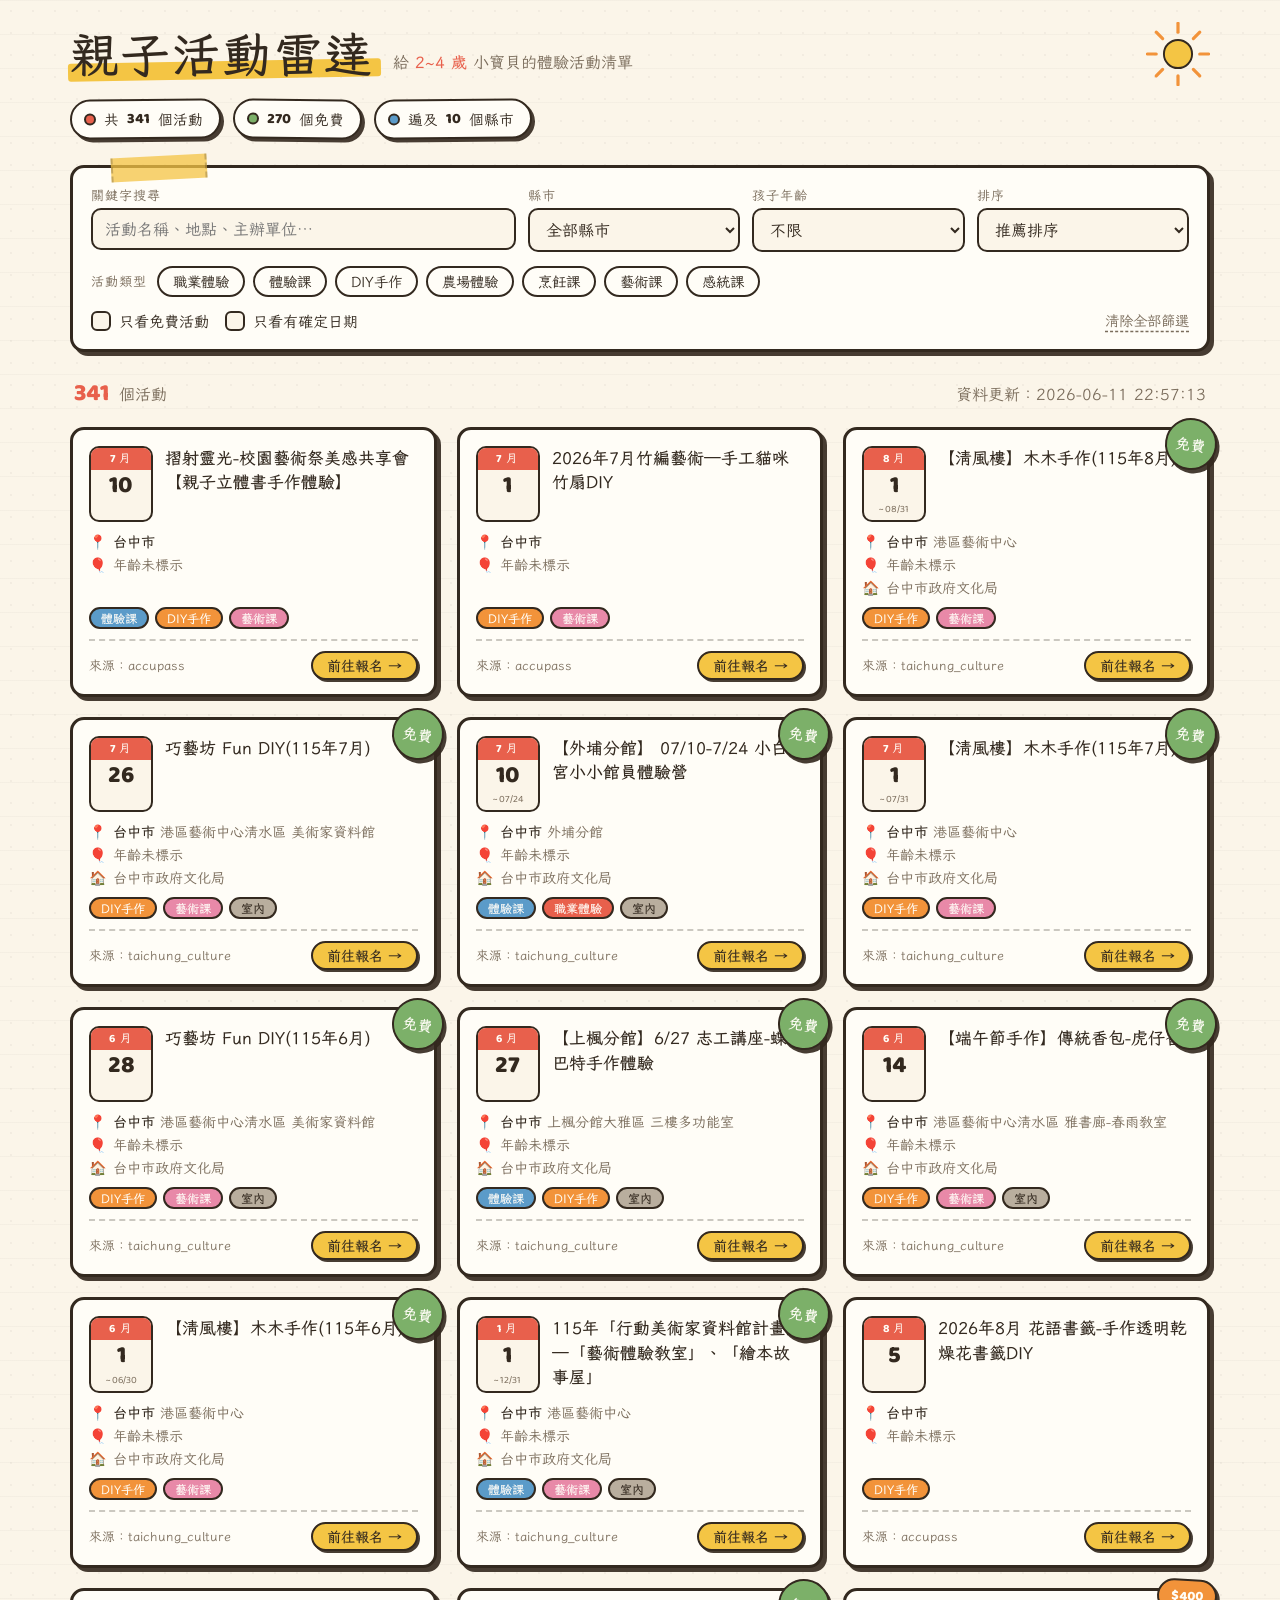
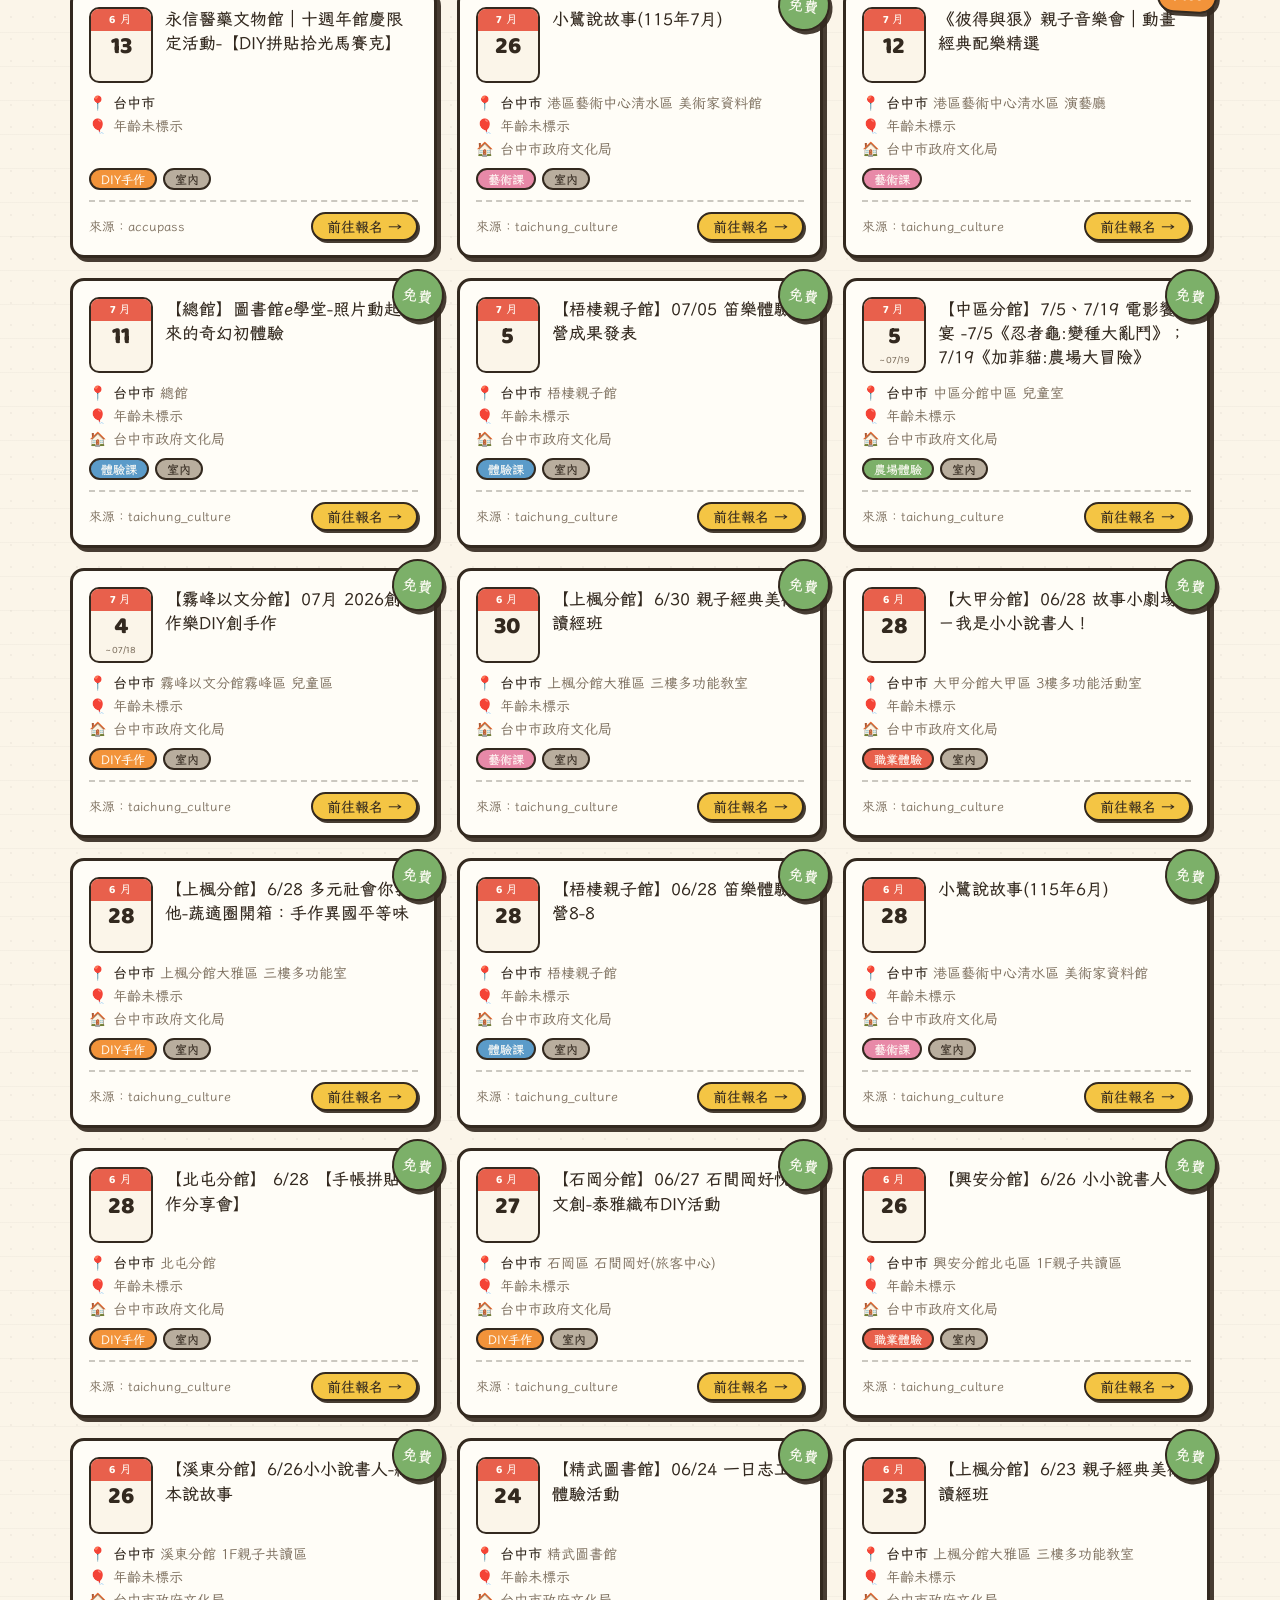
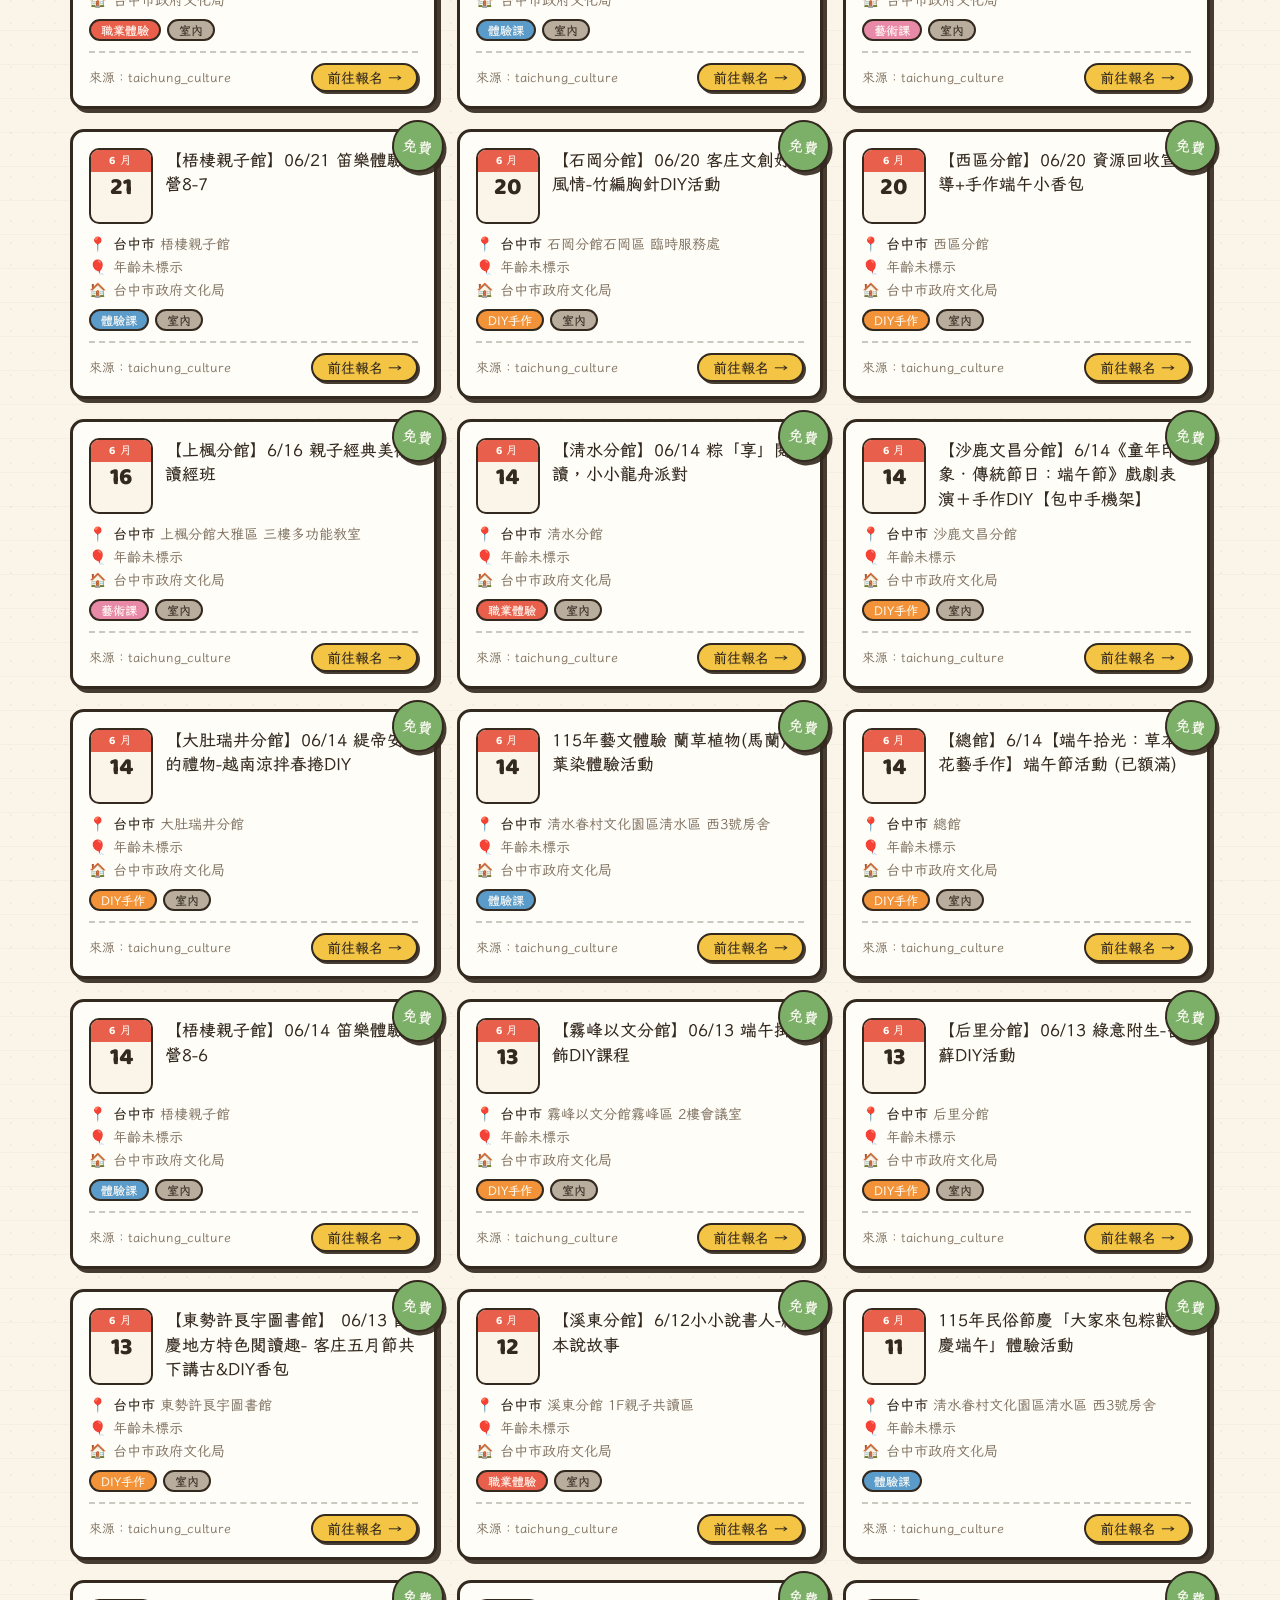
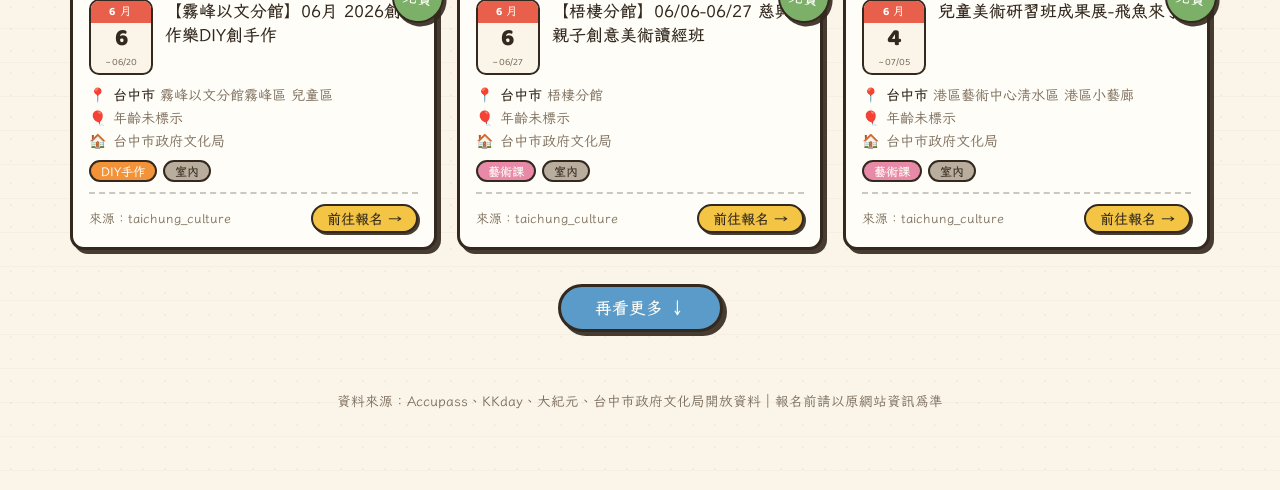
==== index.html @ b13f5640 "feat: 親子活動爬蟲 + 瀏覽 UI + 每日自動更新 Co-Authored-By: Claude Fable 5 <noreply@anthropic.com>" ====
<!DOCTYPE html>
<html lang="zh-Hant">
<head>
<meta charset="UTF-8">
<meta name="viewport" content="width=device-width, initial-scale=1.0">
<title>親子活動雷達｜2~4 歲體驗活動瀏覽器</title>
<link rel="preconnect" href="https://fonts.googleapis.com">
<link rel="preconnect" href="https://fonts.gstatic.com" crossorigin>
<link href="https://fonts.googleapis.com/css2?family=LXGW+WenKai+TC&family=Baloo+2:wght@500;700;800&display=swap" rel="stylesheet">
<style>
:root {
  --paper: #FBF5E9;
  --paper-deep: #F3EAD7;
  --ink: #33291F;
  --ink-soft: #7A6C5B;
  --card: #FFFDF7;
  --red: #E8604C;
  --orange: #F2933A;
  --yellow: #F4C544;
  --green: #7CB069;
  --blue: #5B9BC9;
  --pink: #E889A8;
  --purple: #9D7FBE;
  --gray: #B9AE9E;
  --shadow: 4px 4px 0 rgba(51, 41, 31, .9);
  --shadow-sm: 3px 3px 0 rgba(51, 41, 31, .9);
  --radius: 14px;
  --font-hand: "LXGW WenKai TC", "Kaiti TC", serif;
  --font-round: "Baloo 2", "LXGW WenKai TC", sans-serif;
}
* { margin: 0; padding: 0; box-sizing: border-box; }

body {
  font-family: var(--font-hand);
  background-color: var(--paper);
  /* 紙張紋理：細點 + 淡格線 */
  background-image:
    radial-gradient(rgba(51,41,31,.045) 1px, transparent 1px),
    linear-gradient(rgba(51,41,31,.03) 1px, transparent 1px);
  background-size: 22px 22px, 100% 34px;
  color: var(--ink);
  min-height: 100vh;
}

.wrap { max-width: 1180px; margin: 0 auto; padding: 28px 20px 80px; }

/* ============ Header ============ */
header { position: relative; margin-bottom: 26px; }
.title-row { display: flex; align-items: flex-end; gap: 18px; flex-wrap: wrap; }
h1 {
  font-family: var(--font-hand);
  font-size: clamp(2rem, 5vw, 3rem);
  font-weight: 700;
  letter-spacing: .06em;
  line-height: 1.1;
  position: relative;
  display: inline-block;
}
/* 蠟筆底線 */
h1::after {
  content: "";
  position: absolute; left: -2px; right: -6px; bottom: 2px;
  height: .38em;
  background: var(--yellow);
  z-index: -1;
  transform: rotate(-1deg);
  border-radius: 3px;
}
.subtitle { font-size: 1rem; color: var(--ink-soft); padding-bottom: .5em; }
.subtitle b { color: var(--red); font-weight: 700; }

.sun {
  position: absolute; top: -6px; right: 0;
  width: 64px; height: 64px;
  animation: spin 40s linear infinite;
}
@keyframes spin { to { transform: rotate(360deg); } }
@media (max-width: 640px) { .sun { display: none; } }

/* ============ 統計貼紙 ============ */
.stats { display: flex; gap: 12px; margin-top: 18px; flex-wrap: wrap; }
.stat {
  background: var(--card);
  border: 2.5px solid var(--ink);
  border-radius: 999px;
  padding: 6px 16px 6px 12px;
  font-size: .92rem;
  box-shadow: var(--shadow-sm);
  display: flex; align-items: center; gap: 8px;
  transform: rotate(-.5deg);
}
.stat:nth-child(2) { transform: rotate(.7deg); }
.stat:nth-child(3) { transform: rotate(-.4deg); }
.stat .dot { width: 12px; height: 12px; border-radius: 50%; border: 2px solid var(--ink); }
.stat strong { font-family: var(--font-round); font-weight: 800; }

/* ============ 篩選區 ============ */
.filters {
  background: var(--card);
  border: 3px solid var(--ink);
  border-radius: var(--radius);
  box-shadow: var(--shadow);
  padding: 18px;
  margin: 26px 0 10px;
  position: relative;
}
/* 紙膠帶 */
.filters::before {
  content: "";
  position: absolute; top: -12px; left: 38px;
  width: 92px; height: 24px;
  background: rgba(244, 197, 68, .75);
  transform: rotate(-3deg);
  border-left: 2px dashed rgba(51,41,31,.25);
  border-right: 2px dashed rgba(51,41,31,.25);
}
.filter-grid {
  display: grid;
  grid-template-columns: 2fr 1fr 1fr 1fr;
  gap: 12px;
  margin-bottom: 14px;
}
@media (max-width: 820px) { .filter-grid { grid-template-columns: 1fr 1fr; } }
@media (max-width: 480px) { .filter-grid { grid-template-columns: 1fr; } }

.field label {
  display: block;
  font-size: .82rem;
  color: var(--ink-soft);
  margin-bottom: 4px;
  letter-spacing: .08em;
}
.field input, .field select {
  width: 100%;
  font-family: var(--font-hand);
  font-size: 1rem;
  color: var(--ink);
  background: var(--paper);
  border: 2.5px solid var(--ink);
  border-radius: 10px;
  padding: 8px 12px;
  outline: none;
  transition: box-shadow .15s, transform .15s;
}
.field input:focus, .field select:focus {
  box-shadow: 3px 3px 0 var(--blue);
  transform: translate(-1px, -1px);
}

.chip-row { display: flex; flex-wrap: wrap; gap: 8px; align-items: center; }
.chip-row .row-label { font-size: .82rem; color: var(--ink-soft); letter-spacing: .08em; margin-right: 2px; }
.chip {
  font-family: var(--font-hand);
  font-size: .9rem;
  border: 2.5px solid var(--ink);
  border-radius: 999px;
  background: var(--card);
  color: var(--ink);
  padding: 4px 14px;
  cursor: pointer;
  transition: transform .12s, box-shadow .12s;
  position: relative;
}
.chip:hover { transform: translate(-1px, -1px); box-shadow: var(--shadow-sm); }
.chip.on { box-shadow: var(--shadow-sm); transform: translate(-1px,-1px); font-weight: 700; }
.chip.on::after { content: " ✓"; }

.toggle-row { display: flex; gap: 16px; align-items: center; margin-top: 14px; flex-wrap: wrap; }
.toggle {
  display: inline-flex; align-items: center; gap: 8px;
  font-size: .95rem; cursor: pointer; user-select: none;
}
.toggle input { display: none; }
.toggle .box {
  width: 20px; height: 20px;
  border: 2.5px solid var(--ink); border-radius: 6px;
  background: var(--paper);
  display: grid; place-items: center;
  font-size: .8rem; font-weight: 800;
  color: transparent;
  transition: background .12s;
}
.toggle input:checked + .box { background: var(--green); color: var(--card); }
.reset-btn {
  margin-left: auto;
  font-family: var(--font-hand);
  font-size: .9rem;
  background: none; border: none;
  color: var(--ink-soft);
  cursor: pointer;
  text-decoration: underline dashed;
  text-underline-offset: 4px;
}
.reset-btn:hover { color: var(--red); }

/* ============ 結果列 ============ */
.result-bar {
  display: flex; align-items: baseline; gap: 10px;
  margin: 22px 4px 14px;
  flex-wrap: wrap;
}
.result-bar .count { font-family: var(--font-round); font-size: 1.5rem; font-weight: 800; color: var(--red); }
.result-bar .label { color: var(--ink-soft); }

/* ============ 卡片 ============ */
.grid {
  display: grid;
  grid-template-columns: repeat(auto-fill, minmax(300px, 1fr));
  gap: 20px;
}
.card {
  background: var(--card);
  border: 3px solid var(--ink);
  border-radius: var(--radius);
  box-shadow: var(--shadow);
  padding: 16px 16px 14px;
  display: flex; flex-direction: column; gap: 10px;
  position: relative;
  transition: transform .15s ease, box-shadow .15s ease;
  animation: pop .35s ease backwards;
}
.card:hover { transform: translate(-2px, -3px) rotate(-.3deg); box-shadow: 6px 7px 0 rgba(51,41,31,.9); }
@keyframes pop {
  from { opacity: 0; transform: translateY(14px) scale(.97); }
  to   { opacity: 1; transform: none; }
}

.card-top { display: flex; gap: 12px; align-items: flex-start; }
.date-block {
  flex-shrink: 0;
  width: 64px;
  border: 2.5px solid var(--ink);
  border-radius: 10px;
  overflow: hidden;
  text-align: center;
  font-family: var(--font-round);
  background: var(--paper);
}
.date-block .m { background: var(--red); color: var(--card); font-size: .72rem; font-weight: 700; padding: 2px 0; letter-spacing: .1em; }
.date-block .d { font-size: 1.5rem; font-weight: 800; line-height: 1.3; }
.date-block .range { font-size: .62rem; color: var(--ink-soft); padding-bottom: 3px; }
.date-block.unknown .d { font-size: .95rem; padding: 8px 0; color: var(--ink-soft); }

.card h3 { font-size: 1.05rem; font-weight: 700; line-height: 1.45; flex: 1; }
.card h3 a { color: inherit; text-decoration: none; }
.card h3 a:hover { text-decoration: underline wavy var(--blue); text-underline-offset: 4px; }

.meta { display: flex; flex-direction: column; gap: 4px; font-size: .88rem; color: var(--ink-soft); }
.meta .line { display: flex; gap: 6px; align-items: baseline; }
.meta .ico { flex-shrink: 0; }
.meta .city-tag { color: var(--ink); font-weight: 700; }

.tag-list { display: flex; flex-wrap: wrap; gap: 6px; margin-top: auto; }
.tag {
  font-size: .76rem;
  border: 2px solid var(--ink);
  border-radius: 999px;
  padding: 1px 10px;
  font-weight: 700;
  color: var(--ink);
}

.card-foot {
  display: flex; align-items: center; justify-content: space-between;
  border-top: 2px dashed rgba(51,41,31,.25);
  padding-top: 10px;
  font-size: .8rem; color: var(--ink-soft);
}
.go-link {
  font-family: var(--font-hand);
  font-size: .88rem; font-weight: 700;
  color: var(--ink);
  background: var(--yellow);
  border: 2.5px solid var(--ink);
  border-radius: 999px;
  padding: 3px 14px;
  text-decoration: none;
  box-shadow: 2px 2px 0 rgba(51,41,31,.9);
  transition: transform .12s, box-shadow .12s;
}
.go-link:hover { transform: translate(-1px,-1px); box-shadow: 3px 4px 0 rgba(51,41,31,.9); }

/* 免費貼紙 */
.free-sticker {
  position: absolute; top: -12px; right: -10px;
  width: 52px; height: 52px;
  background: var(--green);
  border: 2.5px solid var(--ink);
  border-radius: 50%;
  display: grid; place-items: center;
  color: var(--card);
  font-weight: 700; font-size: .92rem;
  transform: rotate(8deg);
  box-shadow: var(--shadow-sm);
}
.price-sticker {
  position: absolute; top: -12px; right: -10px;
  background: var(--orange);
  border: 2.5px solid var(--ink);
  border-radius: 999px;
  padding: 4px 12px;
  color: var(--card);
  font-family: var(--font-round);
  font-weight: 800; font-size: .85rem;
  transform: rotate(3deg);
  box-shadow: var(--shadow-sm);
}

/* ============ 載入更多 / 空狀態 ============ */
.more-row { text-align: center; margin-top: 34px; }
.more-btn {
  font-family: var(--font-hand);
  font-size: 1.05rem; font-weight: 700;
  background: var(--blue); color: var(--card);
  border: 3px solid var(--ink);
  border-radius: 999px;
  padding: 10px 34px;
  cursor: pointer;
  box-shadow: var(--shadow);
  transition: transform .12s, box-shadow .12s;
}
.more-btn:hover { transform: translate(-2px,-2px); box-shadow: 6px 6px 0 rgba(51,41,31,.9); }

.empty {
  text-align: center;
  padding: 70px 20px;
  color: var(--ink-soft);
  font-size: 1.1rem;
}
.empty .face { font-size: 3rem; display: block; margin-bottom: 12px; }

.error-box {
  background: var(--card);
  border: 3px solid var(--red);
  border-radius: var(--radius);
  box-shadow: 4px 4px 0 var(--red);
  padding: 26px;
  margin-top: 30px;
  line-height: 1.9;
}
.error-box code {
  background: var(--paper-deep);
  border: 1.5px solid rgba(51,41,31,.3);
  border-radius: 6px;
  padding: 2px 8px;
  font-size: .9em;
}

footer {
  margin-top: 60px;
  text-align: center;
  color: var(--ink-soft);
  font-size: .85rem;
}
</style>
</head>
<body>
<div class="wrap">
  <header>
    <svg class="sun" viewBox="0 0 100 100" aria-hidden="true">
      <g stroke="#F2933A" stroke-width="5" stroke-linecap="round">
        <line x1="50" y1="2"  x2="50" y2="16"/><line x1="50" y1="84" x2="50" y2="98"/>
        <line x1="2"  y1="50" x2="16" y2="50"/><line x1="84" y1="50" x2="98" y2="50"/>
        <line x1="16" y1="16" x2="26" y2="26"/><line x1="74" y1="74" x2="84" y2="84"/>
        <line x1="16" y1="84" x2="26" y2="74"/><line x1="74" y1="26" x2="84" y2="16"/>
      </g>
      <circle cx="50" cy="50" r="22" fill="#F4C544" stroke="#33291F" stroke-width="3"/>
    </svg>
    <div class="title-row">
      <h1>親子活動雷達</h1>
      <div class="subtitle">給 <b>2~4 歲</b> 小寶貝的體驗活動清單</div>
    </div>
    <div class="stats" id="stats"></div>
  </header>

  <section class="filters" id="filters" hidden>
    <div class="filter-grid">
      <div class="field">
        <label for="q">關鍵字搜尋</label>
        <input type="search" id="q" placeholder="活動名稱、地點、主辦單位…">
      </div>
      <div class="field">
        <label for="city">縣市</label>
        <select id="city"><option value="">全部縣市</option></select>
      </div>
      <div class="field">
        <label for="age">孩子年齡</label>
        <select id="age">
          <option value="">不限</option>
          <option value="2">2 歲</option>
          <option value="3">3 歲</option>
          <option value="4">4 歲</option>
          <option value="5">5 歲</option>
          <option value="6">6 歲</option>
        </select>
      </div>
      <div class="field">
        <label for="sort">排序</label>
        <select id="sort">
          <option value="rank">推薦排序</option>
          <option value="date">日期最近</option>
          <option value="price">價格低到高</option>
        </select>
      </div>
    </div>
    <div class="chip-row" id="tagChips"><span class="row-label">活動類型</span></div>
    <div class="toggle-row">
      <label class="toggle"><input type="checkbox" id="freeOnly"><span class="box">✓</span>只看免費活動</label>
      <label class="toggle"><input type="checkbox" id="datedOnly"><span class="box">✓</span>只看有確定日期</label>
      <button class="reset-btn" id="reset">清除全部篩選</button>
    </div>
  </section>

  <div class="result-bar" id="resultBar" hidden>
    <span class="count" id="count">0</span><span class="label">個活動</span>
    <span class="label" id="scrapedAt" style="margin-left:auto"></span>
  </div>

  <main class="grid" id="grid"></main>
  <div class="more-row" id="moreRow" hidden>
    <button class="more-btn" id="moreBtn">再看更多 ↓</button>
  </div>
  <div id="message"></div>

  <footer>資料來源：Accupass、KKday、大紀元、台中市政府文化局開放資料｜報名前請以原網站資訊為準</footer>
</div>

<script>
"use strict";

const TAG_COLORS = {
  "職業體驗": "var(--red)",
  "體驗課":   "var(--blue)",
  "DIY手作":  "var(--orange)",
  "農場體驗": "var(--green)",
  "烹飪課":   "var(--yellow)",
  "藝術課":   "var(--pink)",
  "感統課":   "var(--purple)",
  "室內":     "var(--gray)",
};
const PAGE_SIZE = 48;

let all = [];        // 原始活動（保留推薦排序）
let view = [];       // 篩選後
let shown = 0;       // 已渲染數量

const $ = id => document.getElementById(id);

async function load() {
  let data;
  try {
    const resp = await fetch("activities.json", { cache: "no-store" });
    if (!resp.ok) throw new Error("HTTP " + resp.status);
    data = await resp.json();
  } catch (e) {
    $("message").innerHTML = `
      <div class="error-box">
        <strong>讀不到 activities.json 😢</strong><br>
        ${location.protocol === "file:"
          ? "瀏覽器不允許直接從檔案讀取資料，請在專案資料夾啟動一個小伺服器："
          : "請先執行爬蟲產生資料："}<br>
        <code>python scraper.py</code>　然後　<code>python -m http.server 8000</code><br>
        再開啟 <code>http://localhost:8000</code>
      </div>`;
    return;
  }

  all = (data.activities || []).map((a, i) => ({ ...a, _rank: i }));
  $("scrapedAt").textContent = "資料更新：" + (data.scraped_at || "").replace("T", " ");

  buildStats();
  buildCityOptions();
  buildTagChips();
  bindEvents();
  $("filters").hidden = false;
  $("resultBar").hidden = false;
  applyFilters();
}

function buildStats() {
  const freeCount = all.filter(a => a.is_free).length;
  const cityCount = new Set(all.map(a => a.location_city).filter(Boolean)).size;
  $("stats").innerHTML = `
    <span class="stat"><span class="dot" style="background:var(--red)"></span>共 <strong>${all.length}</strong> 個活動</span>
    <span class="stat"><span class="dot" style="background:var(--green)"></span><strong>${freeCount}</strong> 個免費</span>
    <span class="stat"><span class="dot" style="background:var(--blue)"></span>遍及 <strong>${cityCount}</strong> 個縣市</span>`;
}

function buildCityOptions() {
  const counts = {};
  for (const a of all) if (a.location_city) counts[a.location_city] = (counts[a.location_city] || 0) + 1;
  const cities = Object.entries(counts).sort((x, y) => y[1] - x[1]);
  for (const [city, n] of cities) {
    const opt = document.createElement("option");
    opt.value = city;
    opt.textContent = `${city}（${n}）`;
    $("city").appendChild(opt);
  }
}

function buildTagChips() {
  const row = $("tagChips");
  for (const tag of Object.keys(TAG_COLORS)) {
    if (tag === "室內") continue;
    const btn = document.createElement("button");
    btn.className = "chip";
    btn.textContent = tag;
    btn.dataset.tag = tag;
    btn.style.setProperty("--chip-c", TAG_COLORS[tag]);
    btn.addEventListener("click", () => {
      btn.classList.toggle("on");
      btn.style.background = btn.classList.contains("on") ? TAG_COLORS[tag] : "";
      btn.style.color = btn.classList.contains("on") ? "var(--card)" : "";
      applyFilters();
    });
    row.appendChild(btn);
  }
}

function bindEvents() {
  for (const id of ["q", "city", "age", "sort", "freeOnly", "datedOnly"])
    $(id).addEventListener("input", applyFilters);
  $("reset").addEventListener("click", () => {
    $("q").value = ""; $("city").value = ""; $("age").value = ""; $("sort").value = "rank";
    $("freeOnly").checked = false; $("datedOnly").checked = false;
    document.querySelectorAll(".chip.on").forEach(c => {
      c.classList.remove("on"); c.style.background = ""; c.style.color = "";
    });
    applyFilters();
  });
  $("moreBtn").addEventListener("click", () => render(false));
}

function applyFilters() {
  const q = $("q").value.trim().toLowerCase();
  const city = $("city").value;
  const age = $("age").value ? parseInt($("age").value, 10) : null;
  const freeOnly = $("freeOnly").checked;
  const datedOnly = $("datedOnly").checked;
  const tags = [...document.querySelectorAll(".chip.on")].map(c => c.dataset.tag);

  view = all.filter(a => {
    if (q) {
      const hay = [a.title, a.summary, a.location_address, a.organizer, ...(a.tags || [])]
        .filter(Boolean).join(" ").toLowerCase();
      if (!hay.includes(q)) return false;
    }
    if (city && a.location_city !== city) return false;
    if (freeOnly && !a.is_free) return false;
    if (datedOnly && !a.date_start) return false;
    if (age !== null) {
      if (a.age_min != null && a.age_min > age) return false;
      if (a.age_max != null && a.age_max < age) return false;
    }
    if (tags.length && !tags.some(t => (a.tags || []).includes(t))) return false;
    return true;
  });

  const sort = $("sort").value;
  if (sort === "date") {
    view.sort((x, y) => (x.date_start || "9999") < (y.date_start || "9999") ? -1 : 1);
  } else if (sort === "price") {
    view.sort((x, y) => (x.price ?? 1e9) - (y.price ?? 1e9));
  } else {
    view.sort((x, y) => x._rank - y._rank);
  }

  $("count").textContent = view.length;
  render(true);
}

function render(reset) {
  const grid = $("grid");
  if (reset) { grid.innerHTML = ""; shown = 0; }
  const slice = view.slice(shown, shown + PAGE_SIZE);
  slice.forEach((a, i) => grid.appendChild(card(a, i)));
  shown += slice.length;
  $("moreRow").hidden = shown >= view.length;
  $("message").innerHTML = view.length ? "" :
    `<div class="empty"><span class="face">🧸</span>沒有符合條件的活動，放寬一點試試？</div>`;
}

const esc = s => String(s ?? "").replace(/[&<>"]/g,
  c => ({ "&": "&amp;", "<": "&lt;", ">": "&gt;", '"': "&quot;" }[c]));

function card(a, i) {
  const el = document.createElement("article");
  el.className = "card";
  el.style.animationDelay = (Math.min(i, 12) * 35) + "ms";

  // 日期方塊
  let dateHtml;
  if (a.date_start) {
    const [, m, d] = a.date_start.split("-");
    const range = a.date_end && a.date_end !== a.date_start
      ? `~ ${a.date_end.slice(5).replace("-", "/")}` : "&nbsp;";
    dateHtml = `<div class="date-block"><div class="m">${+m} 月</div><div class="d">${+d}</div><div class="range">${range}</div></div>`;
  } else {
    dateHtml = `<div class="date-block unknown"><div class="m">日期</div><div class="d">常駐<br>體驗</div></div>`;
  }

  // 價格貼紙
  const sticker = a.is_free
    ? `<div class="free-sticker">免費</div>`
    : (a.price != null ? `<div class="price-sticker">$${a.price}</div>` : "");

  // 年齡
  const ageText = a.age_min != null
    ? `${a.age_min}${a.age_max != null ? "~" + a.age_max : "+"} 歲`
    : "年齡未標示";

  const tagHtml = (a.tags || []).map(t =>
    `<span class="tag" style="background:${TAG_COLORS[t] || "var(--paper-deep)"};color:${t in TAG_COLORS && t !== "室內" ? "var(--card)" : "var(--ink)"}">${esc(t)}</span>`
  ).join("");

  const place = [a.location_city, a.location_address].filter(Boolean);
  const placeHtml = place.length
    ? `<span class="city-tag">${esc(place[0])}</span>${place[1] && place[1] !== place[0] ? " " + esc(place[1].slice(0, 30)) : ""}`
    : "地點請見活動頁";

  el.innerHTML = `
    ${sticker}
    <div class="card-top">
      ${dateHtml}
      <h3><a href="${esc(a.url)}" target="_blank" rel="noopener">${esc(a.title)}</a></h3>
    </div>
    <div class="meta">
      <div class="line"><span class="ico">📍</span><span>${placeHtml}</span></div>
      <div class="line"><span class="ico">🎈</span><span>${ageText}</span></div>
      ${a.organizer ? `<div class="line"><span class="ico">🏠</span><span>${esc(a.organizer)}</span></div>` : ""}
    </div>
    <div class="tag-list">${tagHtml}</div>
    <div class="card-foot">
      <span>來源：${esc(a.source)}</span>
      <a class="go-link" href="${esc(a.url)}" target="_blank" rel="noopener">前往報名 →</a>
    </div>`;
  return el;
}

load();
</script>
</body>
</html>
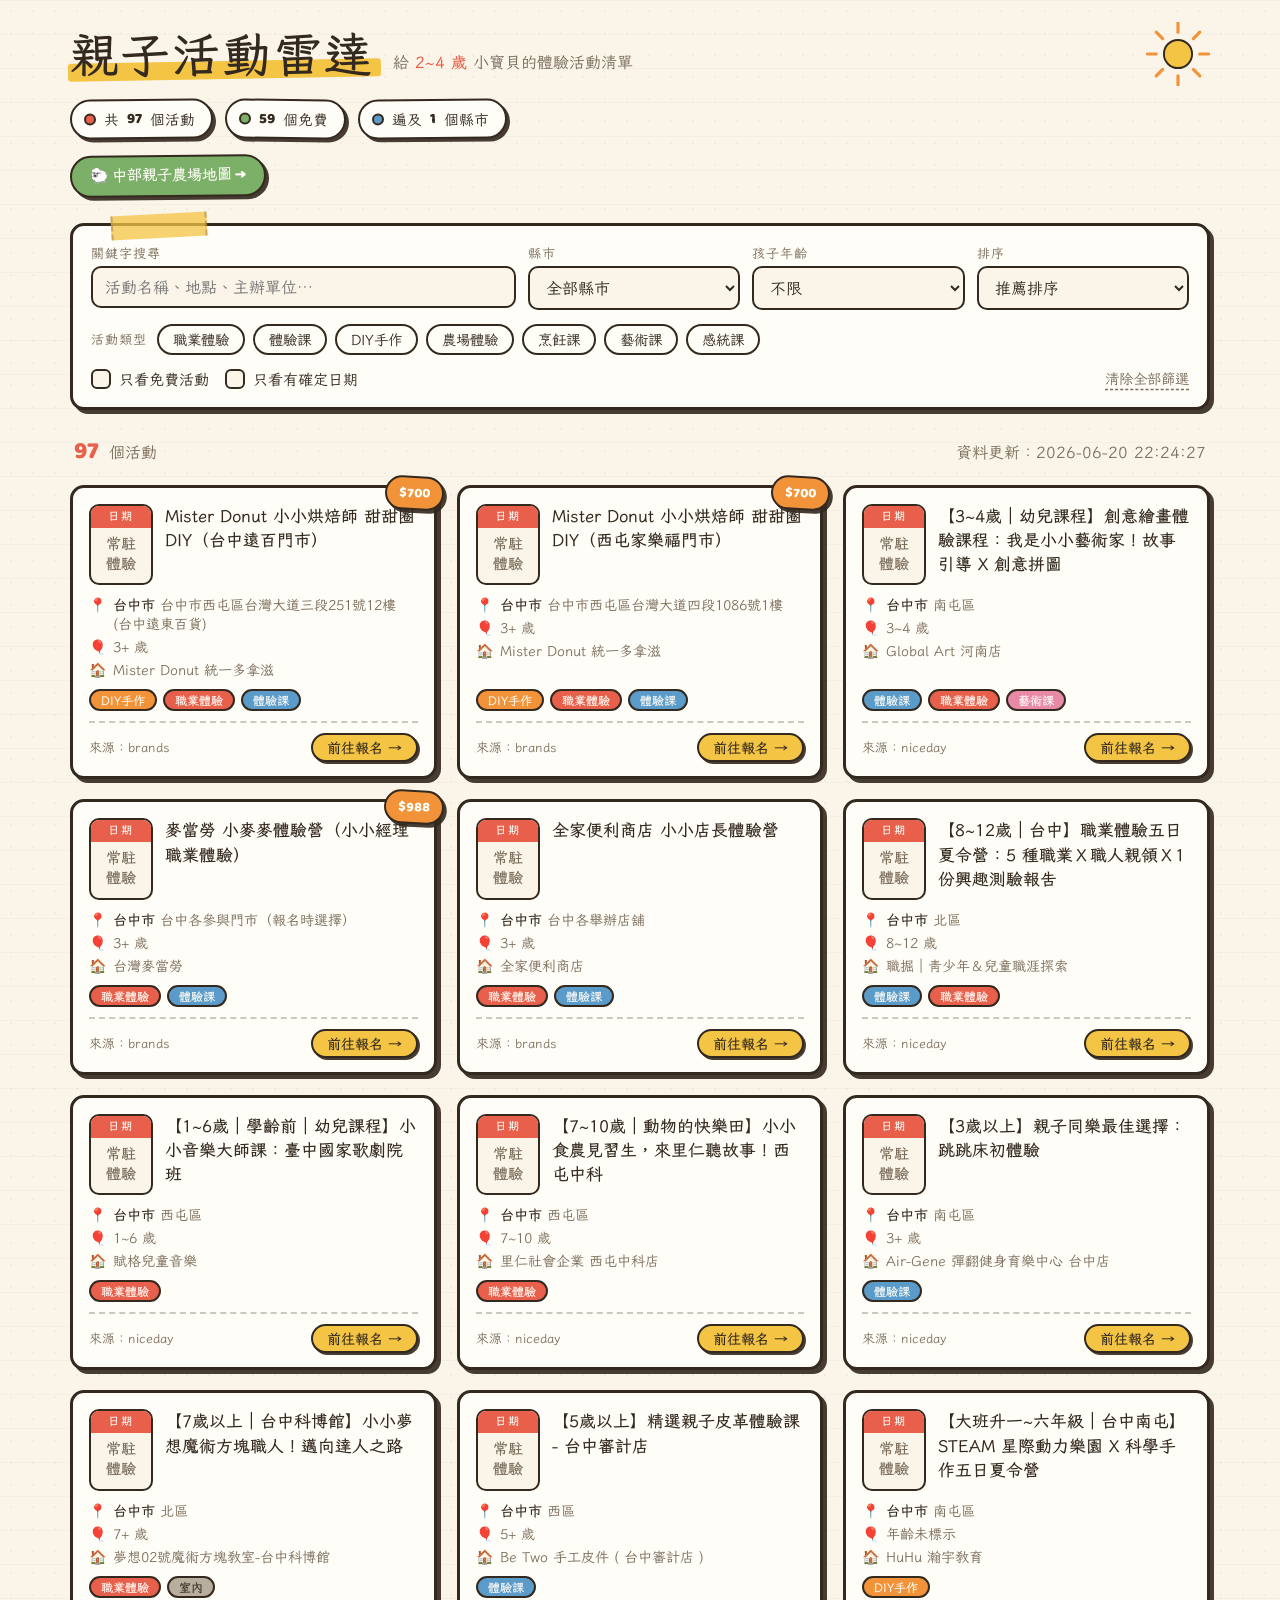
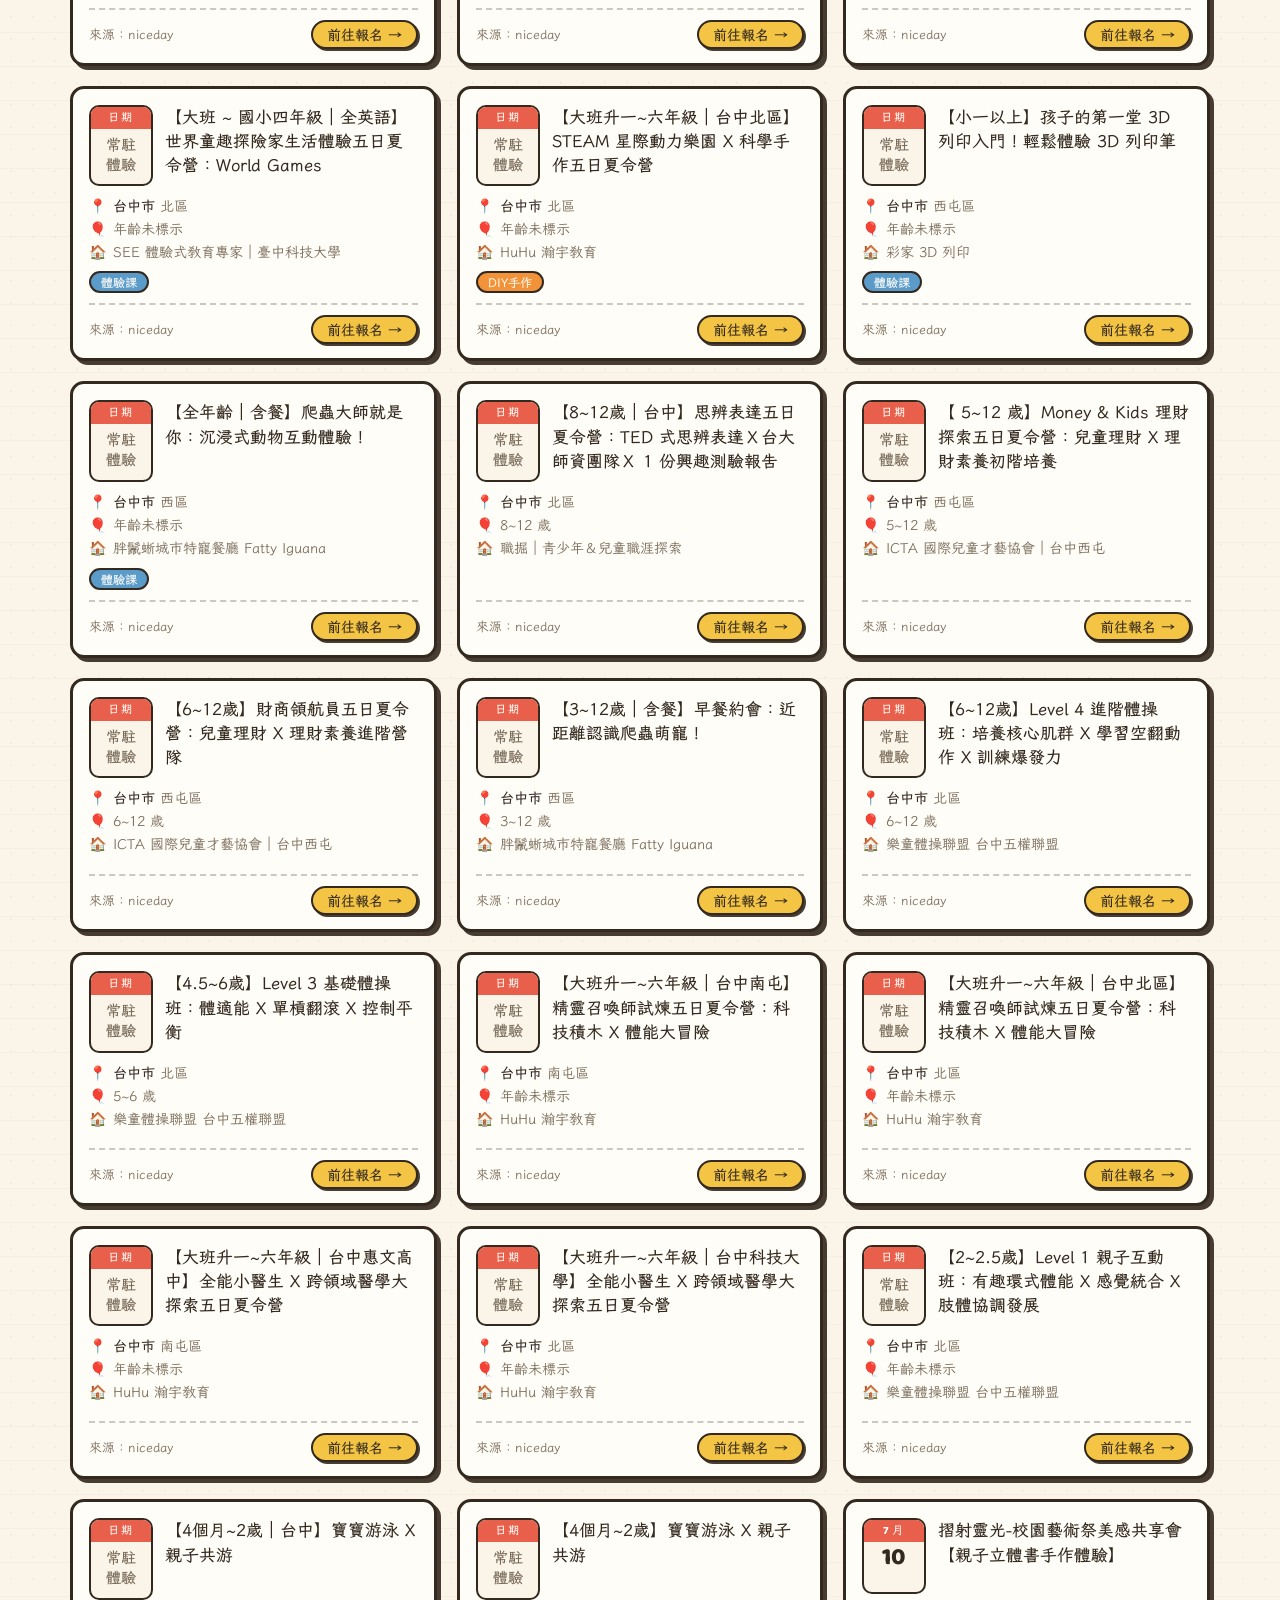
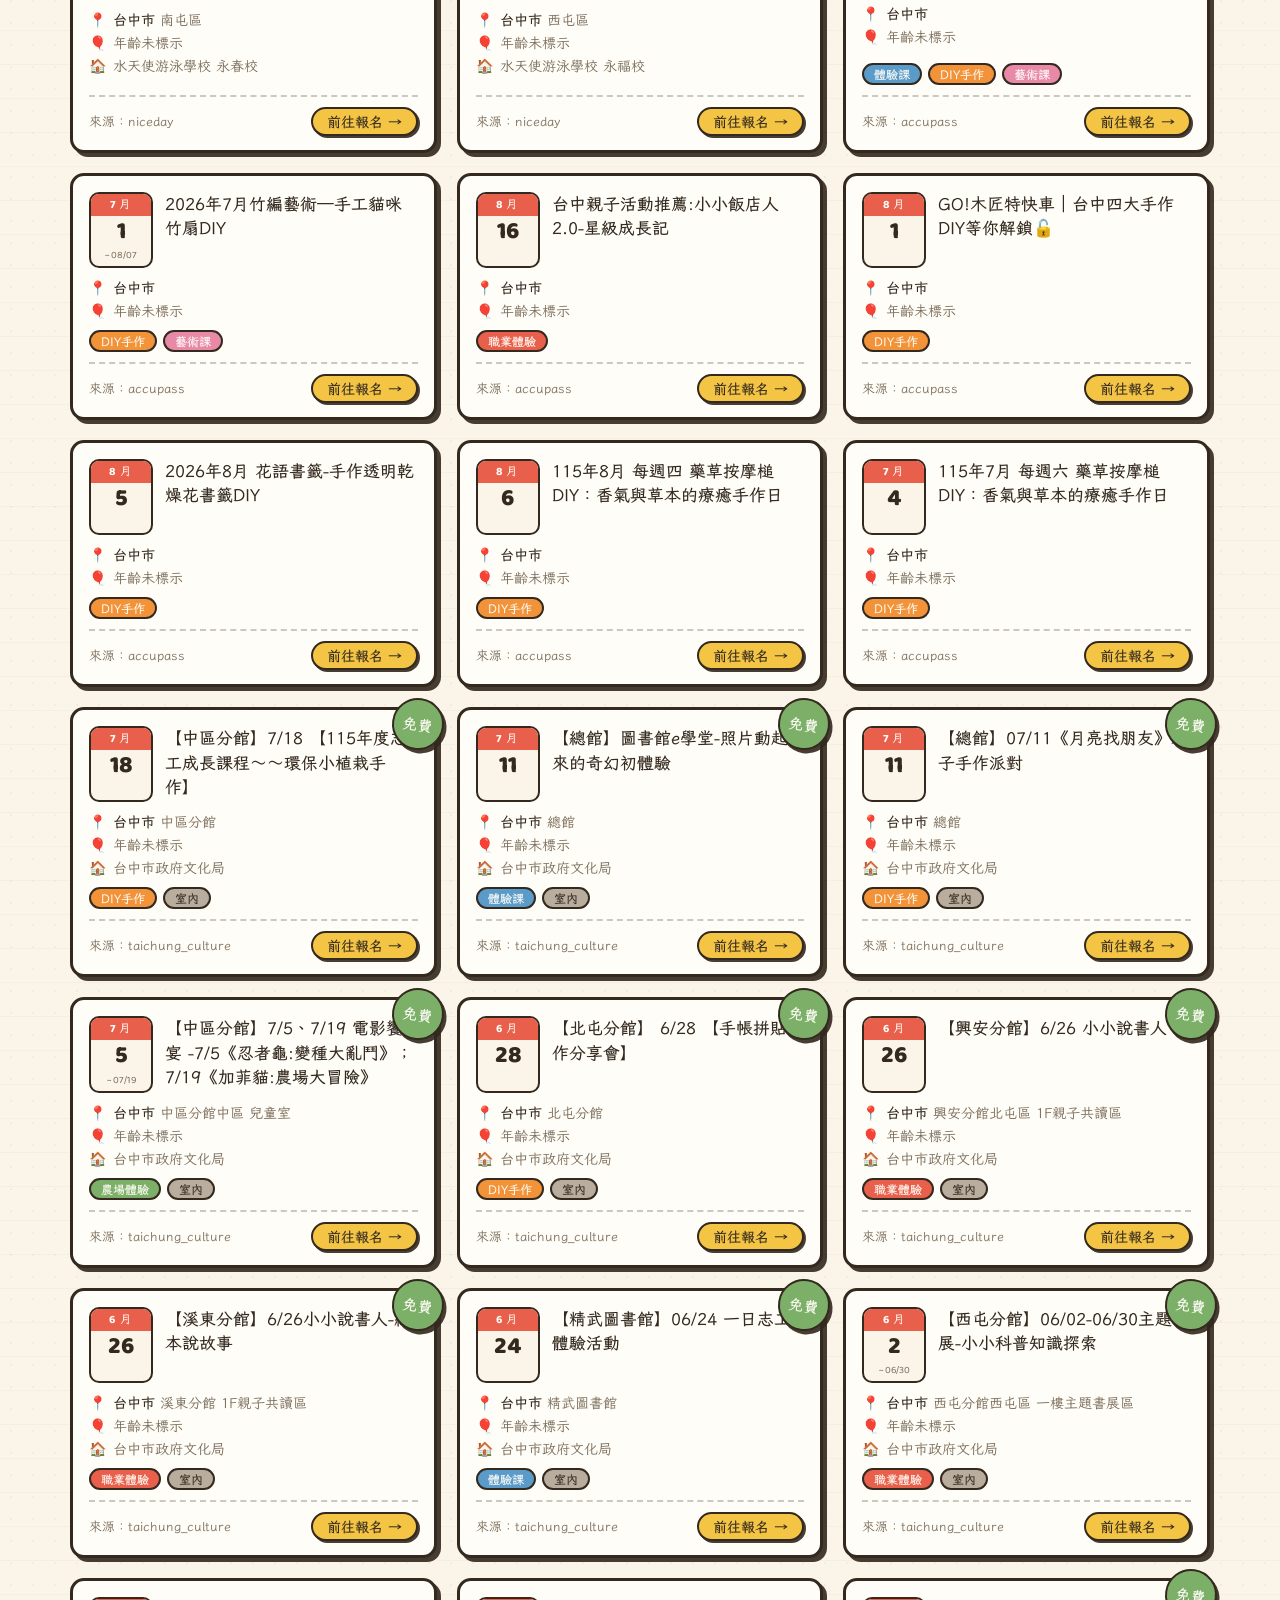
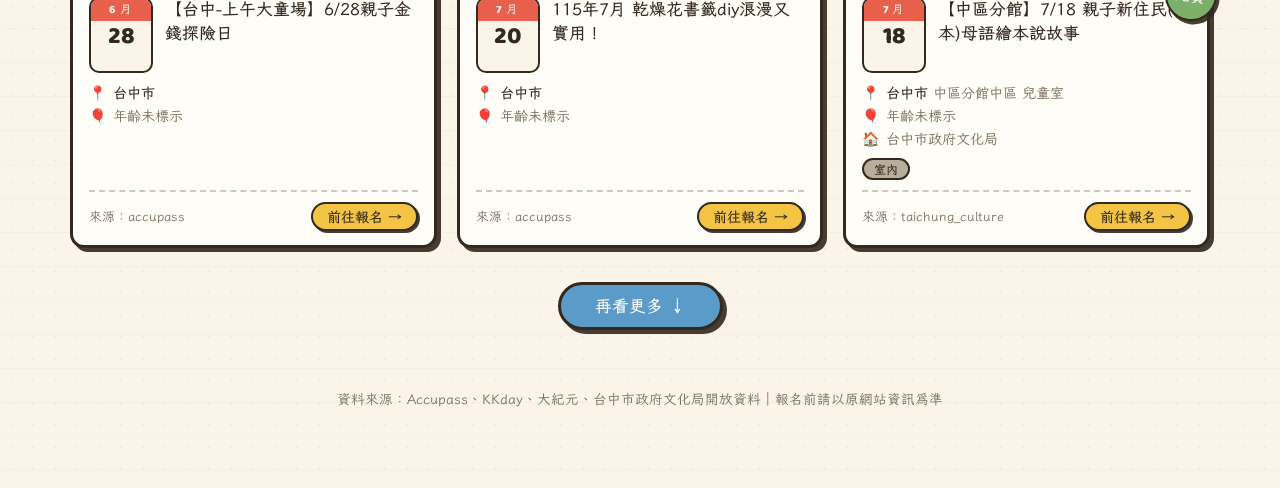
==== commit 9c9903cd: "feat: 農場頁併入主站、修正欣向町資訊 - 主站 header 新增「中部親子農場地圖」入口連結，農場頁加回主站連結 - 修正欣向町森活園區：正確地址（甲后路二段350號）、區名「綠洲聯萌」、  " ====
--- a/index.html
+++ b/index.html
@@ -371,6 +371,7 @@
       <div class="subtitle">給 <b>2~4 歲</b> 小寶貝的體驗活動清單</div>
     </div>
     <div class="stats" id="stats"></div>
+    <a href="farm/" class="nav-pill" style="display:inline-flex;align-items:center;gap:8px;margin-top:16px;background:var(--green);color:#FFFDF7;border:2.5px solid var(--ink);border-radius:999px;padding:7px 18px;font-family:var(--font-round);font-weight:800;font-size:.95rem;box-shadow:var(--shadow-sm);text-decoration:none;transform:rotate(-.6deg);">🐑 中部親子農場地圖 →</a>
   </header>
 
   <section class="filters" id="filters" hidden>
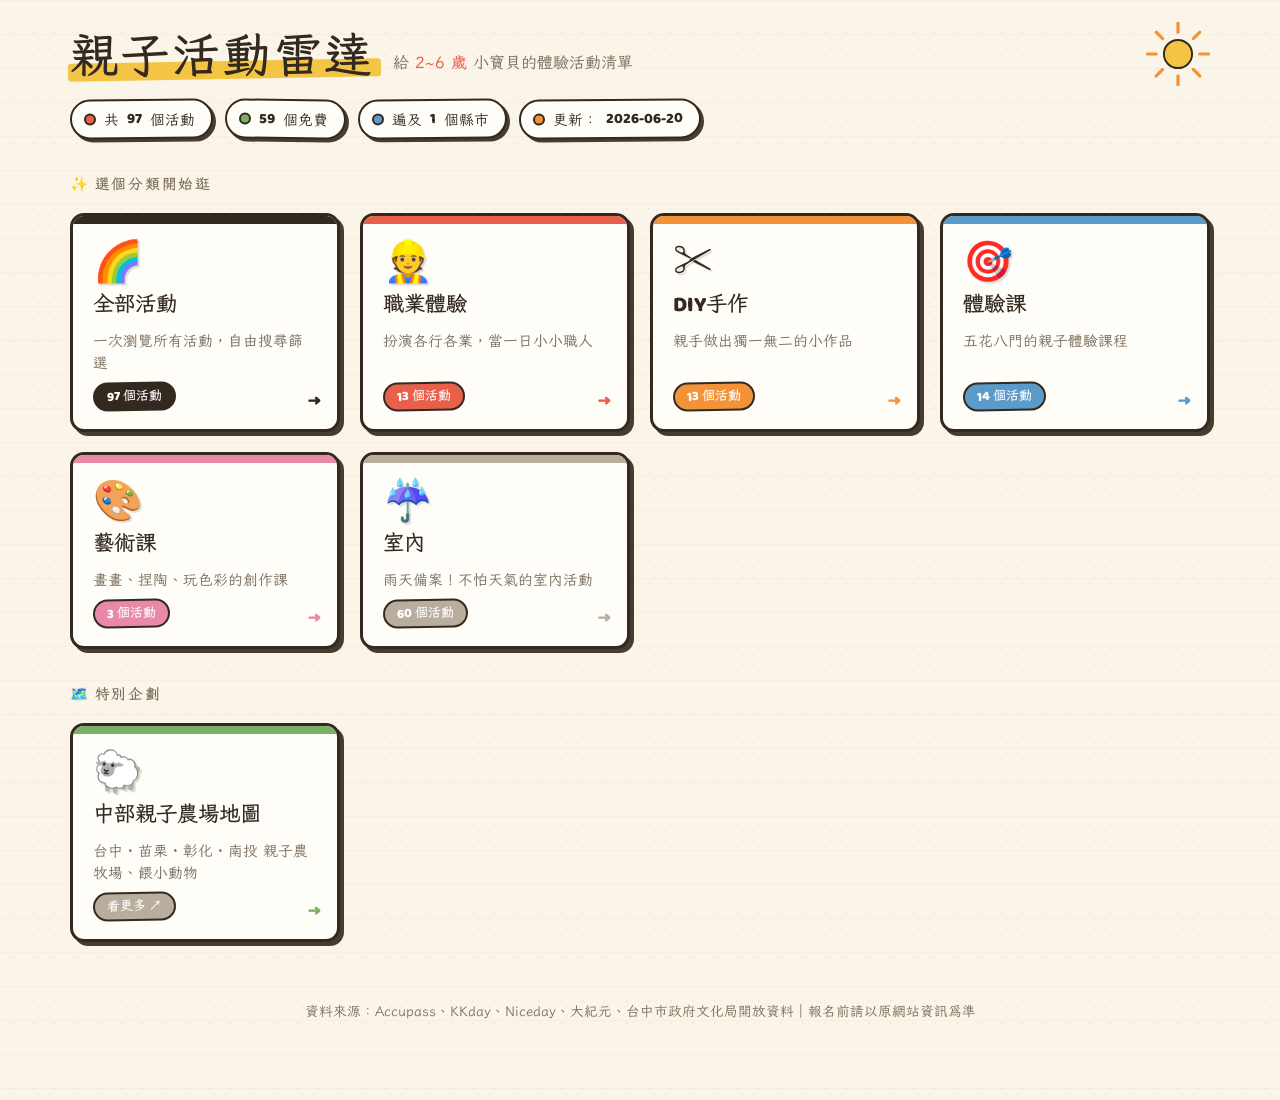
==== commit 9690947a: "feat: 主站改為分類入口 Hub + 詳情子頁架構 沿用農場頁的「Hub → 子頁」模式重構前端： - index.html 改為分類入口 Hub，依 activities.json 即時統計各活" ====
--- a/index.html
+++ b/index.html
@@ -3,356 +3,11 @@
 <head>
 <meta charset="UTF-8">
 <meta name="viewport" content="width=device-width, initial-scale=1.0">
-<title>親子活動雷達｜2~4 歲體驗活動瀏覽器</title>
+<title>親子活動雷達｜2~6 歲體驗活動分類入口</title>
 <link rel="preconnect" href="https://fonts.googleapis.com">
 <link rel="preconnect" href="https://fonts.gstatic.com" crossorigin>
 <link href="https://fonts.googleapis.com/css2?family=LXGW+WenKai+TC&family=Baloo+2:wght@500;700;800&display=swap" rel="stylesheet">
-<style>
-:root {
-  --paper: #FBF5E9;
-  --paper-deep: #F3EAD7;
-  --ink: #33291F;
-  --ink-soft: #7A6C5B;
-  --card: #FFFDF7;
-  --red: #E8604C;
-  --orange: #F2933A;
-  --yellow: #F4C544;
-  --green: #7CB069;
-  --blue: #5B9BC9;
-  --pink: #E889A8;
-  --purple: #9D7FBE;
-  --gray: #B9AE9E;
-  --shadow: 4px 4px 0 rgba(51, 41, 31, .9);
-  --shadow-sm: 3px 3px 0 rgba(51, 41, 31, .9);
-  --radius: 14px;
-  --font-hand: "LXGW WenKai TC", "Kaiti TC", serif;
-  --font-round: "Baloo 2", "LXGW WenKai TC", sans-serif;
-}
-* { margin: 0; padding: 0; box-sizing: border-box; }
-
-body {
-  font-family: var(--font-hand);
-  background-color: var(--paper);
-  /* 紙張紋理：細點 + 淡格線 */
-  background-image:
-    radial-gradient(rgba(51,41,31,.045) 1px, transparent 1px),
-    linear-gradient(rgba(51,41,31,.03) 1px, transparent 1px);
-  background-size: 22px 22px, 100% 34px;
-  color: var(--ink);
-  min-height: 100vh;
-}
-
-.wrap { max-width: 1180px; margin: 0 auto; padding: 28px 20px 80px; }
-
-/* ============ Header ============ */
-header { position: relative; margin-bottom: 26px; }
-.title-row { display: flex; align-items: flex-end; gap: 18px; flex-wrap: wrap; }
-h1 {
-  font-family: var(--font-hand);
-  font-size: clamp(2rem, 5vw, 3rem);
-  font-weight: 700;
-  letter-spacing: .06em;
-  line-height: 1.1;
-  position: relative;
-  display: inline-block;
-}
-/* 蠟筆底線 */
-h1::after {
-  content: "";
-  position: absolute; left: -2px; right: -6px; bottom: 2px;
-  height: .38em;
-  background: var(--yellow);
-  z-index: -1;
-  transform: rotate(-1deg);
-  border-radius: 3px;
-}
-.subtitle { font-size: 1rem; color: var(--ink-soft); padding-bottom: .5em; }
-.subtitle b { color: var(--red); font-weight: 700; }
-
-.sun {
-  position: absolute; top: -6px; right: 0;
-  width: 64px; height: 64px;
-  animation: spin 40s linear infinite;
-}
-@keyframes spin { to { transform: rotate(360deg); } }
-@media (max-width: 640px) { .sun { display: none; } }
-
-/* ============ 統計貼紙 ============ */
-.stats { display: flex; gap: 12px; margin-top: 18px; flex-wrap: wrap; }
-.stat {
-  background: var(--card);
-  border: 2.5px solid var(--ink);
-  border-radius: 999px;
-  padding: 6px 16px 6px 12px;
-  font-size: .92rem;
-  box-shadow: var(--shadow-sm);
-  display: flex; align-items: center; gap: 8px;
-  transform: rotate(-.5deg);
-}
-.stat:nth-child(2) { transform: rotate(.7deg); }
-.stat:nth-child(3) { transform: rotate(-.4deg); }
-.stat .dot { width: 12px; height: 12px; border-radius: 50%; border: 2px solid var(--ink); }
-.stat strong { font-family: var(--font-round); font-weight: 800; }
-
-/* ============ 篩選區 ============ */
-.filters {
-  background: var(--card);
-  border: 3px solid var(--ink);
-  border-radius: var(--radius);
-  box-shadow: var(--shadow);
-  padding: 18px;
-  margin: 26px 0 10px;
-  position: relative;
-}
-/* 紙膠帶 */
-.filters::before {
-  content: "";
-  position: absolute; top: -12px; left: 38px;
-  width: 92px; height: 24px;
-  background: rgba(244, 197, 68, .75);
-  transform: rotate(-3deg);
-  border-left: 2px dashed rgba(51,41,31,.25);
-  border-right: 2px dashed rgba(51,41,31,.25);
-}
-.filter-grid {
-  display: grid;
-  grid-template-columns: 2fr 1fr 1fr 1fr;
-  gap: 12px;
-  margin-bottom: 14px;
-}
-@media (max-width: 820px) { .filter-grid { grid-template-columns: 1fr 1fr; } }
-@media (max-width: 480px) { .filter-grid { grid-template-columns: 1fr; } }
-
-.field label {
-  display: block;
-  font-size: .82rem;
-  color: var(--ink-soft);
-  margin-bottom: 4px;
-  letter-spacing: .08em;
-}
-.field input, .field select {
-  width: 100%;
-  font-family: var(--font-hand);
-  font-size: 1rem;
-  color: var(--ink);
-  background: var(--paper);
-  border: 2.5px solid var(--ink);
-  border-radius: 10px;
-  padding: 8px 12px;
-  outline: none;
-  transition: box-shadow .15s, transform .15s;
-}
-.field input:focus, .field select:focus {
-  box-shadow: 3px 3px 0 var(--blue);
-  transform: translate(-1px, -1px);
-}
-
-.chip-row { display: flex; flex-wrap: wrap; gap: 8px; align-items: center; }
-.chip-row .row-label { font-size: .82rem; color: var(--ink-soft); letter-spacing: .08em; margin-right: 2px; }
-.chip {
-  font-family: var(--font-hand);
-  font-size: .9rem;
-  border: 2.5px solid var(--ink);
-  border-radius: 999px;
-  background: var(--card);
-  color: var(--ink);
-  padding: 4px 14px;
-  cursor: pointer;
-  transition: transform .12s, box-shadow .12s;
-  position: relative;
-}
-.chip:hover { transform: translate(-1px, -1px); box-shadow: var(--shadow-sm); }
-.chip.on { box-shadow: var(--shadow-sm); transform: translate(-1px,-1px); font-weight: 700; }
-.chip.on::after { content: " ✓"; }
-
-.toggle-row { display: flex; gap: 16px; align-items: center; margin-top: 14px; flex-wrap: wrap; }
-.toggle {
-  display: inline-flex; align-items: center; gap: 8px;
-  font-size: .95rem; cursor: pointer; user-select: none;
-}
-.toggle input { display: none; }
-.toggle .box {
-  width: 20px; height: 20px;
-  border: 2.5px solid var(--ink); border-radius: 6px;
-  background: var(--paper);
-  display: grid; place-items: center;
-  font-size: .8rem; font-weight: 800;
-  color: transparent;
-  transition: background .12s;
-}
-.toggle input:checked + .box { background: var(--green); color: var(--card); }
-.reset-btn {
-  margin-left: auto;
-  font-family: var(--font-hand);
-  font-size: .9rem;
-  background: none; border: none;
-  color: var(--ink-soft);
-  cursor: pointer;
-  text-decoration: underline dashed;
-  text-underline-offset: 4px;
-}
-.reset-btn:hover { color: var(--red); }
-
-/* ============ 結果列 ============ */
-.result-bar {
-  display: flex; align-items: baseline; gap: 10px;
-  margin: 22px 4px 14px;
-  flex-wrap: wrap;
-}
-.result-bar .count { font-family: var(--font-round); font-size: 1.5rem; font-weight: 800; color: var(--red); }
-.result-bar .label { color: var(--ink-soft); }
-
-/* ============ 卡片 ============ */
-.grid {
-  display: grid;
-  grid-template-columns: repeat(auto-fill, minmax(300px, 1fr));
-  gap: 20px;
-}
-.card {
-  background: var(--card);
-  border: 3px solid var(--ink);
-  border-radius: var(--radius);
-  box-shadow: var(--shadow);
-  padding: 16px 16px 14px;
-  display: flex; flex-direction: column; gap: 10px;
-  position: relative;
-  transition: transform .15s ease, box-shadow .15s ease;
-  animation: pop .35s ease backwards;
-}
-.card:hover { transform: translate(-2px, -3px) rotate(-.3deg); box-shadow: 6px 7px 0 rgba(51,41,31,.9); }
-@keyframes pop {
-  from { opacity: 0; transform: translateY(14px) scale(.97); }
-  to   { opacity: 1; transform: none; }
-}
-
-.card-top { display: flex; gap: 12px; align-items: flex-start; }
-.date-block {
-  flex-shrink: 0;
-  width: 64px;
-  border: 2.5px solid var(--ink);
-  border-radius: 10px;
-  overflow: hidden;
-  text-align: center;
-  font-family: var(--font-round);
-  background: var(--paper);
-}
-.date-block .m { background: var(--red); color: var(--card); font-size: .72rem; font-weight: 700; padding: 2px 0; letter-spacing: .1em; }
-.date-block .d { font-size: 1.5rem; font-weight: 800; line-height: 1.3; }
-.date-block .range { font-size: .62rem; color: var(--ink-soft); padding-bottom: 3px; }
-.date-block.unknown .d { font-size: .95rem; padding: 8px 0; color: var(--ink-soft); }
-
-.card h3 { font-size: 1.05rem; font-weight: 700; line-height: 1.45; flex: 1; }
-.card h3 a { color: inherit; text-decoration: none; }
-.card h3 a:hover { text-decoration: underline wavy var(--blue); text-underline-offset: 4px; }
-
-.meta { display: flex; flex-direction: column; gap: 4px; font-size: .88rem; color: var(--ink-soft); }
-.meta .line { display: flex; gap: 6px; align-items: baseline; }
-.meta .ico { flex-shrink: 0; }
-.meta .city-tag { color: var(--ink); font-weight: 700; }
-
-.tag-list { display: flex; flex-wrap: wrap; gap: 6px; margin-top: auto; }
-.tag {
-  font-size: .76rem;
-  border: 2px solid var(--ink);
-  border-radius: 999px;
-  padding: 1px 10px;
-  font-weight: 700;
-  color: var(--ink);
-}
-
-.card-foot {
-  display: flex; align-items: center; justify-content: space-between;
-  border-top: 2px dashed rgba(51,41,31,.25);
-  padding-top: 10px;
-  font-size: .8rem; color: var(--ink-soft);
-}
-.go-link {
-  font-family: var(--font-hand);
-  font-size: .88rem; font-weight: 700;
-  color: var(--ink);
-  background: var(--yellow);
-  border: 2.5px solid var(--ink);
-  border-radius: 999px;
-  padding: 3px 14px;
-  text-decoration: none;
-  box-shadow: 2px 2px 0 rgba(51,41,31,.9);
-  transition: transform .12s, box-shadow .12s;
-}
-.go-link:hover { transform: translate(-1px,-1px); box-shadow: 3px 4px 0 rgba(51,41,31,.9); }
-
-/* 免費貼紙 */
-.free-sticker {
-  position: absolute; top: -12px; right: -10px;
-  width: 52px; height: 52px;
-  background: var(--green);
-  border: 2.5px solid var(--ink);
-  border-radius: 50%;
-  display: grid; place-items: center;
-  color: var(--card);
-  font-weight: 700; font-size: .92rem;
-  transform: rotate(8deg);
-  box-shadow: var(--shadow-sm);
-}
-.price-sticker {
-  position: absolute; top: -12px; right: -10px;
-  background: var(--orange);
-  border: 2.5px solid var(--ink);
-  border-radius: 999px;
-  padding: 4px 12px;
-  color: var(--card);
-  font-family: var(--font-round);
-  font-weight: 800; font-size: .85rem;
-  transform: rotate(3deg);
-  box-shadow: var(--shadow-sm);
-}
-
-/* ============ 載入更多 / 空狀態 ============ */
-.more-row { text-align: center; margin-top: 34px; }
-.more-btn {
-  font-family: var(--font-hand);
-  font-size: 1.05rem; font-weight: 700;
-  background: var(--blue); color: var(--card);
-  border: 3px solid var(--ink);
-  border-radius: 999px;
-  padding: 10px 34px;
-  cursor: pointer;
-  box-shadow: var(--shadow);
-  transition: transform .12s, box-shadow .12s;
-}
-.more-btn:hover { transform: translate(-2px,-2px); box-shadow: 6px 6px 0 rgba(51,41,31,.9); }
-
-.empty {
-  text-align: center;
-  padding: 70px 20px;
-  color: var(--ink-soft);
-  font-size: 1.1rem;
-}
-.empty .face { font-size: 3rem; display: block; margin-bottom: 12px; }
-
-.error-box {
-  background: var(--card);
-  border: 3px solid var(--red);
-  border-radius: var(--radius);
-  box-shadow: 4px 4px 0 var(--red);
-  padding: 26px;
-  margin-top: 30px;
-  line-height: 1.9;
-}
-.error-box code {
-  background: var(--paper-deep);
-  border: 1.5px solid rgba(51,41,31,.3);
-  border-radius: 6px;
-  padding: 2px 8px;
-  font-size: .9em;
-}
-
-footer {
-  margin-top: 60px;
-  text-align: center;
-  color: var(--ink-soft);
-  font-size: .85rem;
-}
-</style>
+<link rel="stylesheet" href="assets/style.css">
 </head>
 <body>
 <div class="wrap">
@@ -368,83 +23,25 @@
     </svg>
     <div class="title-row">
       <h1>親子活動雷達</h1>
-      <div class="subtitle">給 <b>2~4 歲</b> 小寶貝的體驗活動清單</div>
+      <div class="subtitle">給 <b>2~6 歲</b> 小寶貝的體驗活動清單</div>
     </div>
     <div class="stats" id="stats"></div>
-    <a href="farm/" class="nav-pill" style="display:inline-flex;align-items:center;gap:8px;margin-top:16px;background:var(--green);color:#FFFDF7;border:2.5px solid var(--ink);border-radius:999px;padding:7px 18px;font-family:var(--font-round);font-weight:800;font-size:.95rem;box-shadow:var(--shadow-sm);text-decoration:none;transform:rotate(-.6deg);">🐑 中部親子農場地圖 →</a>
   </header>
 
-  <section class="filters" id="filters" hidden>
-    <div class="filter-grid">
-      <div class="field">
-        <label for="q">關鍵字搜尋</label>
-        <input type="search" id="q" placeholder="活動名稱、地點、主辦單位…">
-      </div>
-      <div class="field">
-        <label for="city">縣市</label>
-        <select id="city"><option value="">全部縣市</option></select>
-      </div>
-      <div class="field">
-        <label for="age">孩子年齡</label>
-        <select id="age">
-          <option value="">不限</option>
-          <option value="2">2 歲</option>
-          <option value="3">3 歲</option>
-          <option value="4">4 歲</option>
-          <option value="5">5 歲</option>
-          <option value="6">6 歲</option>
-        </select>
-      </div>
-      <div class="field">
-        <label for="sort">排序</label>
-        <select id="sort">
-          <option value="rank">推薦排序</option>
-          <option value="date">日期最近</option>
-          <option value="price">價格低到高</option>
-        </select>
-      </div>
-    </div>
-    <div class="chip-row" id="tagChips"><span class="row-label">活動類型</span></div>
-    <div class="toggle-row">
-      <label class="toggle"><input type="checkbox" id="freeOnly"><span class="box">✓</span>只看免費活動</label>
-      <label class="toggle"><input type="checkbox" id="datedOnly"><span class="box">✓</span>只看有確定日期</label>
-      <button class="reset-btn" id="reset">清除全部篩選</button>
-    </div>
-  </section>
+  <div class="section-label">✨ 選個分類開始逛</div>
+  <main class="cat-grid" id="catGrid"></main>
 
-  <div class="result-bar" id="resultBar" hidden>
-    <span class="count" id="count">0</span><span class="label">個活動</span>
-    <span class="label" id="scrapedAt" style="margin-left:auto"></span>
-  </div>
+  <div class="section-label">🗺️ 特別企劃</div>
+  <div class="cat-grid" id="specialGrid"></div>
 
-  <main class="grid" id="grid"></main>
-  <div class="more-row" id="moreRow" hidden>
-    <button class="more-btn" id="moreBtn">再看更多 ↓</button>
-  </div>
   <div id="message"></div>
 
-  <footer>資料來源：Accupass、KKday、大紀元、台中市政府文化局開放資料｜報名前請以原網站資訊為準</footer>
+  <footer>資料來源：Accupass、KKday、Niceday、大紀元、台中市政府文化局開放資料｜報名前請以原網站資訊為準</footer>
 </div>
 
+<script src="assets/app.js"></script>
 <script>
 "use strict";
-
-const TAG_COLORS = {
-  "職業體驗": "var(--red)",
-  "體驗課":   "var(--blue)",
-  "DIY手作":  "var(--orange)",
-  "農場體驗": "var(--green)",
-  "烹飪課":   "var(--yellow)",
-  "藝術課":   "var(--pink)",
-  "感統課":   "var(--purple)",
-  "室內":     "var(--gray)",
-};
-const PAGE_SIZE = 48;
-
-let all = [];        // 原始活動（保留推薦排序）
-let view = [];       // 篩選後
-let shown = 0;       // 已渲染數量
-
 const $ = id => document.getElementById(id);
 
 async function load() {
@@ -466,176 +63,57 @@
     return;
   }
 
-  all = (data.activities || []).map((a, i) => ({ ...a, _rank: i }));
-  $("scrapedAt").textContent = "資料更新：" + (data.scraped_at || "").replace("T", " ");
+  const all = data.activities || [];
 
-  buildStats();
-  buildCityOptions();
-  buildTagChips();
-  bindEvents();
-  $("filters").hidden = false;
-  $("resultBar").hidden = false;
-  applyFilters();
-}
-
-function buildStats() {
+  // 統計貼紙
   const freeCount = all.filter(a => a.is_free).length;
   const cityCount = new Set(all.map(a => a.location_city).filter(Boolean)).size;
   $("stats").innerHTML = `
     <span class="stat"><span class="dot" style="background:var(--red)"></span>共 <strong>${all.length}</strong> 個活動</span>
     <span class="stat"><span class="dot" style="background:var(--green)"></span><strong>${freeCount}</strong> 個免費</span>
-    <span class="stat"><span class="dot" style="background:var(--blue)"></span>遍及 <strong>${cityCount}</strong> 個縣市</span>`;
-}
+    <span class="stat"><span class="dot" style="background:var(--blue)"></span>遍及 <strong>${cityCount}</strong> 個縣市</span>
+    <span class="stat"><span class="dot" style="background:var(--orange)"></span>更新：<strong>${(data.scraped_at || "").slice(0, 10)}</strong></span>`;
 
-function buildCityOptions() {
-  const counts = {};
-  for (const a of all) if (a.location_city) counts[a.location_city] = (counts[a.location_city] || 0) + 1;
-  const cities = Object.entries(counts).sort((x, y) => y[1] - x[1]);
-  for (const [city, n] of cities) {
-    const opt = document.createElement("option");
-    opt.value = city;
-    opt.textContent = `${city}（${n}）`;
-    $("city").appendChild(opt);
+  // 各分類數量
+  const count = tag => all.filter(a => (a.tags || []).includes(tag)).length;
+
+  // 分類磚
+  const grid = $("catGrid");
+  // 「全部活動」磚永遠擺第一個
+  grid.appendChild(tile({
+    key: "all", icon: "🌈", color: "var(--ink)",
+    name: "全部活動", blurb: "一次瀏覽所有活動，自由搜尋篩選",
+  }, all.length, "category.html?cat=all"));
+
+  for (const c of CATEGORIES) {
+    const n = count(c.key);
+    if (n === 0) continue; // 沒有活動的分類先不顯示
+    grid.appendChild(tile({ ...c, name: c.key }, n,
+      "category.html?cat=" + encodeURIComponent(c.key)));
+  }
+
+  // 特別企劃磚
+  const sg = $("specialGrid");
+  for (const s of SPECIAL) {
+    sg.appendChild(tile(s, null, s.href));
   }
 }
 
-function buildTagChips() {
-  const row = $("tagChips");
-  for (const tag of Object.keys(TAG_COLORS)) {
-    if (tag === "室內") continue;
-    const btn = document.createElement("button");
-    btn.className = "chip";
-    btn.textContent = tag;
-    btn.dataset.tag = tag;
-    btn.style.setProperty("--chip-c", TAG_COLORS[tag]);
-    btn.addEventListener("click", () => {
-      btn.classList.toggle("on");
-      btn.style.background = btn.classList.contains("on") ? TAG_COLORS[tag] : "";
-      btn.style.color = btn.classList.contains("on") ? "var(--card)" : "";
-      applyFilters();
-    });
-    row.appendChild(btn);
-  }
-}
-
-function bindEvents() {
-  for (const id of ["q", "city", "age", "sort", "freeOnly", "datedOnly"])
-    $(id).addEventListener("input", applyFilters);
-  $("reset").addEventListener("click", () => {
-    $("q").value = ""; $("city").value = ""; $("age").value = ""; $("sort").value = "rank";
-    $("freeOnly").checked = false; $("datedOnly").checked = false;
-    document.querySelectorAll(".chip.on").forEach(c => {
-      c.classList.remove("on"); c.style.background = ""; c.style.color = "";
-    });
-    applyFilters();
-  });
-  $("moreBtn").addEventListener("click", () => render(false));
-}
-
-function applyFilters() {
-  const q = $("q").value.trim().toLowerCase();
-  const city = $("city").value;
-  const age = $("age").value ? parseInt($("age").value, 10) : null;
-  const freeOnly = $("freeOnly").checked;
-  const datedOnly = $("datedOnly").checked;
-  const tags = [...document.querySelectorAll(".chip.on")].map(c => c.dataset.tag);
-
-  view = all.filter(a => {
-    if (q) {
-      const hay = [a.title, a.summary, a.location_address, a.organizer, ...(a.tags || [])]
-        .filter(Boolean).join(" ").toLowerCase();
-      if (!hay.includes(q)) return false;
-    }
-    if (city && a.location_city !== city) return false;
-    if (freeOnly && !a.is_free) return false;
-    if (datedOnly && !a.date_start) return false;
-    if (age !== null) {
-      if (a.age_min != null && a.age_min > age) return false;
-      if (a.age_max != null && a.age_max < age) return false;
-    }
-    if (tags.length && !tags.some(t => (a.tags || []).includes(t))) return false;
-    return true;
-  });
-
-  const sort = $("sort").value;
-  if (sort === "date") {
-    view.sort((x, y) => (x.date_start || "9999") < (y.date_start || "9999") ? -1 : 1);
-  } else if (sort === "price") {
-    view.sort((x, y) => (x.price ?? 1e9) - (y.price ?? 1e9));
-  } else {
-    view.sort((x, y) => x._rank - y._rank);
-  }
-
-  $("count").textContent = view.length;
-  render(true);
-}
-
-function render(reset) {
-  const grid = $("grid");
-  if (reset) { grid.innerHTML = ""; shown = 0; }
-  const slice = view.slice(shown, shown + PAGE_SIZE);
-  slice.forEach((a, i) => grid.appendChild(card(a, i)));
-  shown += slice.length;
-  $("moreRow").hidden = shown >= view.length;
-  $("message").innerHTML = view.length ? "" :
-    `<div class="empty"><span class="face">🧸</span>沒有符合條件的活動，放寬一點試試？</div>`;
-}
-
-const esc = s => String(s ?? "").replace(/[&<>"]/g,
-  c => ({ "&": "&amp;", "<": "&lt;", ">": "&gt;", '"': "&quot;" }[c]));
-
-function card(a, i) {
-  const el = document.createElement("article");
-  el.className = "card";
-  el.style.animationDelay = (Math.min(i, 12) * 35) + "ms";
-
-  // 日期方塊
-  let dateHtml;
-  if (a.date_start) {
-    const [, m, d] = a.date_start.split("-");
-    const range = a.date_end && a.date_end !== a.date_start
-      ? `~ ${a.date_end.slice(5).replace("-", "/")}` : "&nbsp;";
-    dateHtml = `<div class="date-block"><div class="m">${+m} 月</div><div class="d">${+d}</div><div class="range">${range}</div></div>`;
-  } else {
-    dateHtml = `<div class="date-block unknown"><div class="m">日期</div><div class="d">常駐<br>體驗</div></div>`;
-  }
-
-  // 價格貼紙
-  const sticker = a.is_free
-    ? `<div class="free-sticker">免費</div>`
-    : (a.price != null ? `<div class="price-sticker">$${a.price}</div>` : "");
-
-  // 年齡
-  const ageText = a.age_min != null
-    ? `${a.age_min}${a.age_max != null ? "~" + a.age_max : "+"} 歲`
-    : "年齡未標示";
-
-  const tagHtml = (a.tags || []).map(t =>
-    `<span class="tag" style="background:${TAG_COLORS[t] || "var(--paper-deep)"};color:${t in TAG_COLORS && t !== "室內" ? "var(--card)" : "var(--ink)"}">${esc(t)}</span>`
-  ).join("");
-
-  const place = [a.location_city, a.location_address].filter(Boolean);
-  const placeHtml = place.length
-    ? `<span class="city-tag">${esc(place[0])}</span>${place[1] && place[1] !== place[0] ? " " + esc(place[1].slice(0, 30)) : ""}`
-    : "地點請見活動頁";
-
-  el.innerHTML = `
-    ${sticker}
-    <div class="card-top">
-      ${dateHtml}
-      <h3><a href="${esc(a.url)}" target="_blank" rel="noopener">${esc(a.title)}</a></h3>
-    </div>
-    <div class="meta">
-      <div class="line"><span class="ico">📍</span><span>${placeHtml}</span></div>
-      <div class="line"><span class="ico">🎈</span><span>${ageText}</span></div>
-      ${a.organizer ? `<div class="line"><span class="ico">🏠</span><span>${esc(a.organizer)}</span></div>` : ""}
-    </div>
-    <div class="tag-list">${tagHtml}</div>
-    <div class="card-foot">
-      <span>來源：${esc(a.source)}</span>
-      <a class="go-link" href="${esc(a.url)}" target="_blank" rel="noopener">前往報名 →</a>
-    </div>`;
-  return el;
+function tile(c, n, href) {
+  const a = document.createElement("a");
+  a.className = "cat-tile";
+  a.href = href;
+  a.style.setProperty("--tile-c", c.color);
+  const countHtml = n != null
+    ? `<span class="count">${n} 個活動</span>`
+    : `<span class="count muted">看更多 ↗</span>`;
+  a.innerHTML = `
+    <div class="ic">${c.icon}</div>
+    <div class="name">${esc(c.name)}</div>
+    <div class="blurb">${esc(c.blurb)}</div>
+    ${countHtml}
+    <span class="arrow">→</span>`;
+  return a;
 }
 
 load();
--- a/assets/style.css
+++ b/assets/style.css
@@ -0,0 +1,419 @@
+/* ============================================================
+   親子活動雷達 — 共用樣式（手繪紙感）
+   index.html（分類 Hub）/ category.html（分類詳情）共用
+   ============================================================ */
+:root {
+  --paper: #FBF5E9;
+  --paper-deep: #F3EAD7;
+  --ink: #33291F;
+  --ink-soft: #7A6C5B;
+  --card: #FFFDF7;
+  --red: #E8604C;
+  --orange: #F2933A;
+  --yellow: #F4C544;
+  --green: #7CB069;
+  --blue: #5B9BC9;
+  --pink: #E889A8;
+  --purple: #9D7FBE;
+  --gray: #B9AE9E;
+  --shadow: 4px 4px 0 rgba(51, 41, 31, .9);
+  --shadow-sm: 3px 3px 0 rgba(51, 41, 31, .9);
+  --radius: 14px;
+  --font-hand: "LXGW WenKai TC", "Kaiti TC", serif;
+  --font-round: "Baloo 2", "LXGW WenKai TC", sans-serif;
+}
+* { margin: 0; padding: 0; box-sizing: border-box; }
+
+body {
+  font-family: var(--font-hand);
+  background-color: var(--paper);
+  background-image:
+    radial-gradient(rgba(51,41,31,.045) 1px, transparent 1px),
+    linear-gradient(rgba(51,41,31,.03) 1px, transparent 1px);
+  background-size: 22px 22px, 100% 34px;
+  color: var(--ink);
+  min-height: 100vh;
+}
+
+.wrap { max-width: 1180px; margin: 0 auto; padding: 28px 20px 80px; }
+
+/* ============ Header ============ */
+header { position: relative; margin-bottom: 26px; }
+.title-row { display: flex; align-items: flex-end; gap: 18px; flex-wrap: wrap; }
+h1 {
+  font-family: var(--font-hand);
+  font-size: clamp(2rem, 5vw, 3rem);
+  font-weight: 700;
+  letter-spacing: .06em;
+  line-height: 1.1;
+  position: relative;
+  display: inline-block;
+}
+h1::after {
+  content: "";
+  position: absolute; left: -2px; right: -6px; bottom: 2px;
+  height: .38em;
+  background: var(--yellow);
+  z-index: -1;
+  transform: rotate(-1deg);
+  border-radius: 3px;
+}
+.subtitle { font-size: 1rem; color: var(--ink-soft); padding-bottom: .5em; }
+.subtitle b { color: var(--red); font-weight: 700; }
+
+.sun {
+  position: absolute; top: -6px; right: 0;
+  width: 64px; height: 64px;
+  animation: spin 40s linear infinite;
+}
+@keyframes spin { to { transform: rotate(360deg); } }
+@media (max-width: 640px) { .sun { display: none; } }
+
+/* 回上一頁連結 */
+.back-link {
+  display: inline-flex; align-items: center; gap: 6px; margin-bottom: 14px;
+  background: var(--card); color: var(--ink); border: 2.5px solid var(--ink);
+  border-radius: 999px; padding: 5px 16px; font-family: var(--font-round);
+  font-weight: 700; font-size: .9rem; box-shadow: var(--shadow-sm);
+  text-decoration: none; transform: rotate(-.6deg);
+  transition: transform .12s, box-shadow .12s;
+}
+.back-link:hover { transform: translate(-1px,-1px) rotate(-.6deg); box-shadow: 4px 4px 0 rgba(51,41,31,.9); }
+
+/* ============ 統計貼紙 ============ */
+.stats { display: flex; gap: 12px; margin-top: 18px; flex-wrap: wrap; }
+.stat {
+  background: var(--card);
+  border: 2.5px solid var(--ink);
+  border-radius: 999px;
+  padding: 6px 16px 6px 12px;
+  font-size: .92rem;
+  box-shadow: var(--shadow-sm);
+  display: flex; align-items: center; gap: 8px;
+  transform: rotate(-.5deg);
+}
+.stat:nth-child(2) { transform: rotate(.7deg); }
+.stat:nth-child(3) { transform: rotate(-.4deg); }
+.stat .dot { width: 12px; height: 12px; border-radius: 50%; border: 2px solid var(--ink); }
+.stat strong { font-family: var(--font-round); font-weight: 800; }
+
+/* ============ 分類磚（Hub） ============ */
+.section-label {
+  font-family: var(--font-round); font-weight: 800; font-size: .92rem;
+  color: var(--ink-soft); letter-spacing: .12em; margin: 34px 0 4px;
+  display: flex; align-items: center; gap: 8px;
+}
+.cat-grid {
+  display: grid;
+  grid-template-columns: repeat(auto-fill, minmax(250px, 1fr));
+  gap: 20px;
+  margin-top: 16px;
+}
+.cat-tile {
+  position: relative;
+  display: flex; flex-direction: column; gap: 8px;
+  background: var(--card);
+  border: 3px solid var(--ink);
+  border-radius: var(--radius);
+  box-shadow: var(--shadow);
+  padding: 20px 20px 18px;
+  text-decoration: none; color: var(--ink);
+  min-height: 168px;
+  overflow: hidden;
+  transition: transform .14s ease, box-shadow .14s ease;
+}
+.cat-tile::before {
+  content: ""; position: absolute; top: 0; left: 0; right: 0; height: 8px;
+  background: var(--tile-c, var(--green));
+}
+.cat-tile:hover { transform: translate(-2px,-3px) rotate(-.3deg); box-shadow: 6px 7px 0 rgba(51,41,31,.9); }
+.cat-tile .ic {
+  font-size: 2.5rem; line-height: 1; margin-top: 4px;
+  filter: drop-shadow(2px 2px 0 rgba(51,41,31,.15));
+}
+.cat-tile .name { font-family: var(--font-round); font-weight: 800; font-size: 1.34rem; }
+.cat-tile .blurb { font-size: .92rem; color: var(--ink-soft); line-height: 1.5; flex: 1; }
+.cat-tile .count {
+  align-self: flex-start;
+  font-family: var(--font-round); font-weight: 800; font-size: .82rem;
+  color: #fff; background: var(--tile-c, var(--green));
+  border: 2px solid var(--ink); border-radius: 999px;
+  padding: 2px 12px; transform: rotate(-1.2deg);
+}
+.cat-tile .count.muted { background: var(--gray); }
+.cat-tile .arrow {
+  position: absolute; right: 16px; bottom: 14px;
+  font-family: var(--font-round); font-weight: 800; font-size: 1.1rem;
+  color: var(--tile-c, var(--green));
+  transition: transform .14s ease;
+}
+.cat-tile:hover .arrow { transform: translateX(4px); }
+
+/* ============ 篩選區 ============ */
+.filters {
+  background: var(--card);
+  border: 3px solid var(--ink);
+  border-radius: var(--radius);
+  box-shadow: var(--shadow);
+  padding: 18px;
+  margin: 26px 0 10px;
+  position: relative;
+}
+.filters::before {
+  content: "";
+  position: absolute; top: -12px; left: 38px;
+  width: 92px; height: 24px;
+  background: rgba(244, 197, 68, .75);
+  transform: rotate(-3deg);
+  border-left: 2px dashed rgba(51,41,31,.25);
+  border-right: 2px dashed rgba(51,41,31,.25);
+}
+.filter-grid {
+  display: grid;
+  grid-template-columns: 2fr 1fr 1fr 1fr;
+  gap: 12px;
+  margin-bottom: 14px;
+}
+@media (max-width: 820px) { .filter-grid { grid-template-columns: 1fr 1fr; } }
+@media (max-width: 480px) { .filter-grid { grid-template-columns: 1fr; } }
+
+.field label {
+  display: block;
+  font-size: .82rem;
+  color: var(--ink-soft);
+  margin-bottom: 4px;
+  letter-spacing: .08em;
+}
+.field input, .field select {
+  width: 100%;
+  font-family: var(--font-hand);
+  font-size: 1rem;
+  color: var(--ink);
+  background: var(--paper);
+  border: 2.5px solid var(--ink);
+  border-radius: 10px;
+  padding: 8px 12px;
+  outline: none;
+  transition: box-shadow .15s, transform .15s;
+}
+.field input:focus, .field select:focus {
+  box-shadow: 3px 3px 0 var(--blue);
+  transform: translate(-1px, -1px);
+}
+
+.chip-row { display: flex; flex-wrap: wrap; gap: 8px; align-items: center; }
+.chip-row .row-label { font-size: .82rem; color: var(--ink-soft); letter-spacing: .08em; margin-right: 2px; }
+.chip {
+  font-family: var(--font-hand);
+  font-size: .9rem;
+  border: 2.5px solid var(--ink);
+  border-radius: 999px;
+  background: var(--card);
+  color: var(--ink);
+  padding: 4px 14px;
+  cursor: pointer;
+  transition: transform .12s, box-shadow .12s;
+  position: relative;
+}
+.chip:hover { transform: translate(-1px, -1px); box-shadow: var(--shadow-sm); }
+.chip.on { box-shadow: var(--shadow-sm); transform: translate(-1px,-1px); font-weight: 700; }
+.chip.on::after { content: " ✓"; }
+
+.toggle-row { display: flex; gap: 16px; align-items: center; margin-top: 14px; flex-wrap: wrap; }
+.toggle {
+  display: inline-flex; align-items: center; gap: 8px;
+  font-size: .95rem; cursor: pointer; user-select: none;
+}
+.toggle input { display: none; }
+.toggle .box {
+  width: 20px; height: 20px;
+  border: 2.5px solid var(--ink); border-radius: 6px;
+  background: var(--paper);
+  display: grid; place-items: center;
+  font-size: .8rem; font-weight: 800;
+  color: transparent;
+  transition: background .12s;
+}
+.toggle input:checked + .box { background: var(--green); color: var(--card); }
+.reset-btn {
+  margin-left: auto;
+  font-family: var(--font-hand);
+  font-size: .9rem;
+  background: none; border: none;
+  color: var(--ink-soft);
+  cursor: pointer;
+  text-decoration: underline dashed;
+  text-underline-offset: 4px;
+}
+.reset-btn:hover { color: var(--red); }
+
+/* ============ 結果列 ============ */
+.result-bar {
+  display: flex; align-items: baseline; gap: 10px;
+  margin: 22px 4px 14px;
+  flex-wrap: wrap;
+}
+.result-bar .count { font-family: var(--font-round); font-size: 1.5rem; font-weight: 800; color: var(--red); }
+.result-bar .label { color: var(--ink-soft); }
+
+/* ============ 卡片 ============ */
+.grid {
+  display: grid;
+  grid-template-columns: repeat(auto-fill, minmax(300px, 1fr));
+  gap: 20px;
+}
+.card {
+  background: var(--card);
+  border: 3px solid var(--ink);
+  border-radius: var(--radius);
+  box-shadow: var(--shadow);
+  padding: 16px 16px 14px;
+  display: flex; flex-direction: column; gap: 10px;
+  position: relative;
+  transition: transform .15s ease, box-shadow .15s ease;
+  animation: pop .35s ease backwards;
+}
+.card:hover { transform: translate(-2px, -3px) rotate(-.3deg); box-shadow: 6px 7px 0 rgba(51,41,31,.9); }
+@keyframes pop {
+  from { opacity: 0; transform: translateY(14px) scale(.97); }
+  to   { opacity: 1; transform: none; }
+}
+
+.card-top { display: flex; gap: 12px; align-items: flex-start; }
+.date-block {
+  flex-shrink: 0;
+  width: 64px;
+  border: 2.5px solid var(--ink);
+  border-radius: 10px;
+  overflow: hidden;
+  text-align: center;
+  font-family: var(--font-round);
+  background: var(--paper);
+}
+.date-block .m { background: var(--red); color: var(--card); font-size: .72rem; font-weight: 700; padding: 2px 0; letter-spacing: .1em; }
+.date-block .d { font-size: 1.5rem; font-weight: 800; line-height: 1.3; }
+.date-block .range { font-size: .62rem; color: var(--ink-soft); padding-bottom: 3px; }
+.date-block.unknown .d { font-size: .95rem; padding: 8px 0; color: var(--ink-soft); }
+
+.card h3 { font-size: 1.05rem; font-weight: 700; line-height: 1.45; flex: 1; }
+.card h3 a { color: inherit; text-decoration: none; }
+.card h3 a:hover { text-decoration: underline wavy var(--blue); text-underline-offset: 4px; }
+
+.meta { display: flex; flex-direction: column; gap: 4px; font-size: .88rem; color: var(--ink-soft); }
+.meta .line { display: flex; gap: 6px; align-items: baseline; }
+.meta .ico { flex-shrink: 0; }
+.meta .city-tag { color: var(--ink); font-weight: 700; }
+
+/* 詳情頁：活動摘要 */
+.summary {
+  font-size: .9rem; line-height: 1.6; color: var(--ink);
+  background: var(--paper-deep);
+  border-left: 4px solid var(--tile-c, var(--blue));
+  border-radius: 6px;
+  padding: 8px 12px;
+}
+
+.tag-list { display: flex; flex-wrap: wrap; gap: 6px; margin-top: auto; }
+.tag {
+  font-size: .76rem;
+  border: 2px solid var(--ink);
+  border-radius: 999px;
+  padding: 1px 10px;
+  font-weight: 700;
+  color: var(--ink);
+}
+
+.card-foot {
+  display: flex; align-items: center; justify-content: space-between;
+  border-top: 2px dashed rgba(51,41,31,.25);
+  padding-top: 10px;
+  font-size: .8rem; color: var(--ink-soft);
+}
+.go-link {
+  font-family: var(--font-hand);
+  font-size: .88rem; font-weight: 700;
+  color: var(--ink);
+  background: var(--yellow);
+  border: 2.5px solid var(--ink);
+  border-radius: 999px;
+  padding: 3px 14px;
+  text-decoration: none;
+  box-shadow: 2px 2px 0 rgba(51,41,31,.9);
+  transition: transform .12s, box-shadow .12s;
+}
+.go-link:hover { transform: translate(-1px,-1px); box-shadow: 3px 4px 0 rgba(51,41,31,.9); }
+
+/* 免費貼紙 */
+.free-sticker {
+  position: absolute; top: -12px; right: -10px;
+  width: 52px; height: 52px;
+  background: var(--green);
+  border: 2.5px solid var(--ink);
+  border-radius: 50%;
+  display: grid; place-items: center;
+  color: var(--card);
+  font-weight: 700; font-size: .92rem;
+  transform: rotate(8deg);
+  box-shadow: var(--shadow-sm);
+}
+.price-sticker {
+  position: absolute; top: -12px; right: -10px;
+  background: var(--orange);
+  border: 2.5px solid var(--ink);
+  border-radius: 999px;
+  padding: 4px 12px;
+  color: var(--card);
+  font-family: var(--font-round);
+  font-weight: 800; font-size: .85rem;
+  transform: rotate(3deg);
+  box-shadow: var(--shadow-sm);
+}
+
+/* ============ 載入更多 / 空狀態 ============ */
+.more-row { text-align: center; margin-top: 34px; }
+.more-btn {
+  font-family: var(--font-hand);
+  font-size: 1.05rem; font-weight: 700;
+  background: var(--blue); color: var(--card);
+  border: 3px solid var(--ink);
+  border-radius: 999px;
+  padding: 10px 34px;
+  cursor: pointer;
+  box-shadow: var(--shadow);
+  transition: transform .12s, box-shadow .12s;
+}
+.more-btn:hover { transform: translate(-2px,-2px); box-shadow: 6px 6px 0 rgba(51,41,31,.9); }
+
+.empty {
+  text-align: center;
+  padding: 70px 20px;
+  color: var(--ink-soft);
+  font-size: 1.1rem;
+}
+.empty .face { font-size: 3rem; display: block; margin-bottom: 12px; }
+
+.error-box {
+  background: var(--card);
+  border: 3px solid var(--red);
+  border-radius: var(--radius);
+  box-shadow: 4px 4px 0 var(--red);
+  padding: 26px;
+  margin-top: 30px;
+  line-height: 1.9;
+}
+.error-box code {
+  background: var(--paper-deep);
+  border: 1.5px solid rgba(51,41,31,.3);
+  border-radius: 6px;
+  padding: 2px 8px;
+  font-size: .9em;
+}
+
+footer {
+  margin-top: 60px;
+  text-align: center;
+  color: var(--ink-soft);
+  font-size: .85rem;
+}
+
+.hidden { display: none !important; }
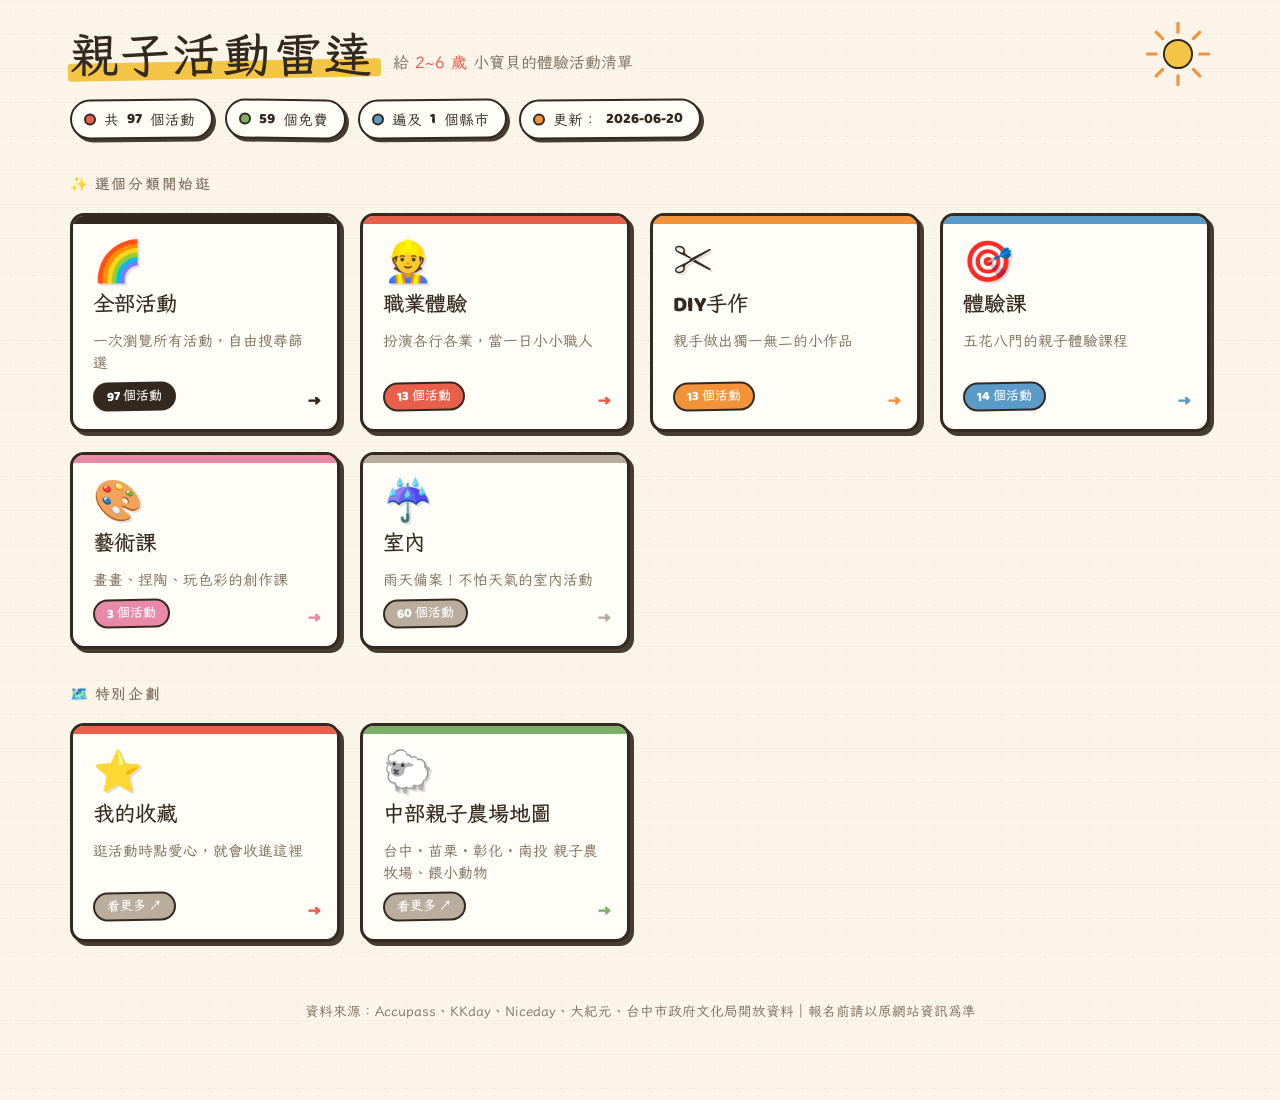
==== commit 36eb8d99: "feat: 收藏、快速時間篩選、活動詳情頁、PWA、農場地圖、去重強化 前端新功能： - 收藏：卡片愛心一鍵收藏（localStorage），Hub 新增「我的收藏」磚，   category.htm" ====
--- a/index.html
+++ b/index.html
@@ -4,6 +4,8 @@
 <meta charset="UTF-8">
 <meta name="viewport" content="width=device-width, initial-scale=1.0">
 <title>親子活動雷達｜2~6 歲體驗活動分類入口</title>
+<meta name="theme-color" content="#FBF5E9">
+<link rel="manifest" href="manifest.json">
 <link rel="preconnect" href="https://fonts.googleapis.com">
 <link rel="preconnect" href="https://fonts.gstatic.com" crossorigin>
 <link href="https://fonts.googleapis.com/css2?family=LXGW+WenKai+TC&family=Baloo+2:wght@500;700;800&display=swap" rel="stylesheet">
@@ -94,6 +96,12 @@
 
   // 特別企劃磚
   const sg = $("specialGrid");
+  // 我的收藏（讀 localStorage）
+  const nFav = favCount();
+  sg.appendChild(tile({
+    key: "fav", icon: "⭐", color: "var(--red)",
+    name: "我的收藏", blurb: nFav ? `已收藏 ${nFav} 個活動，點開看清單` : "逛活動時點愛心，就會收進這裡",
+  }, null, "category.html?cat=fav"));
   for (const s of SPECIAL) {
     sg.appendChild(tile(s, null, s.href));
   }
@@ -116,6 +124,7 @@
   return a;
 }
 
+registerSW();
 load();
 </script>
 </body>
--- a/assets/style.css
+++ b/assets/style.css
@@ -417,3 +417,82 @@
 }
 
 .hidden { display: none !important; }
+
+/* ============ 收藏愛心 ============ */
+.fav-btn {
+  position: absolute; top: 10px; right: 12px;
+  width: 36px; height: 36px;
+  background: var(--card);
+  border: 2.5px solid var(--ink);
+  border-radius: 50%;
+  font-size: 1.15rem; line-height: 1;
+  color: var(--red);
+  cursor: pointer;
+  display: grid; place-items: center;
+  box-shadow: var(--shadow-sm);
+  transition: transform .12s, background .12s;
+  z-index: 3;
+}
+.fav-btn:hover { transform: scale(1.12) rotate(-6deg); }
+.fav-btn.on { background: var(--red); color: #fff; }
+/* 卡片右上同時有貼紙時，愛心移到貼紙左邊 */
+.card:has(.free-sticker) .fav-btn,
+.card:has(.price-sticker) .fav-btn { right: 50px; top: -6px; }
+
+/* ============ 快速日期篩選 chips ============ */
+.quick-row { display: flex; flex-wrap: wrap; gap: 8px; align-items: center; margin-top: 12px; }
+.quick-row .row-label { font-size: .82rem; color: var(--ink-soft); letter-spacing: .08em; margin-right: 2px; }
+.quick {
+  font-family: var(--font-hand); font-size: .9rem;
+  border: 2.5px solid var(--ink); border-radius: 999px;
+  background: var(--card); color: var(--ink);
+  padding: 4px 14px; cursor: pointer;
+  transition: transform .12s, box-shadow .12s;
+}
+.quick:hover { transform: translate(-1px,-1px); box-shadow: var(--shadow-sm); }
+.quick.on { background: var(--blue); color: #fff; box-shadow: var(--shadow-sm); transform: translate(-1px,-1px); font-weight: 700; }
+
+/* ============ 地圖（農場頁） ============ */
+#map {
+  height: 440px; width: 100%;
+  border: 3px solid var(--ink); border-radius: var(--radius);
+  box-shadow: var(--shadow); margin: 18px 0 8px; z-index: 1;
+}
+.leaflet-popup-content { font-family: var(--font-hand); }
+.leaflet-popup-content b { font-family: var(--font-round); }
+.map-toggle {
+  display: inline-flex; align-items: center; gap: 6px;
+  font-family: var(--font-round); font-weight: 700; font-size: .9rem;
+  background: var(--card); color: var(--ink); border: 2.5px solid var(--ink);
+  border-radius: 999px; padding: 6px 16px; cursor: pointer;
+  box-shadow: var(--shadow-sm); transition: transform .12s;
+}
+.map-toggle:hover { transform: translate(-1px,-1px); }
+.map-toggle.on { background: var(--green); color: #fff; }
+
+/* ============ 單一活動詳情頁 ============ */
+.detail-card {
+  background: var(--card); border: 3px solid var(--ink);
+  border-radius: var(--radius); box-shadow: var(--shadow);
+  padding: 26px; position: relative; margin-top: 22px;
+}
+.detail-card h2 { font-size: 1.6rem; line-height: 1.35; margin-bottom: 16px; padding-right: 56px; }
+.detail-row { display: flex; gap: 10px; align-items: baseline; font-size: 1rem; margin: 8px 0; }
+.detail-row .ico { flex: none; width: 1.4em; }
+.detail-row .k { color: var(--ink-soft); width: 4.5em; flex: none; }
+.detail-summary {
+  background: var(--paper-deep); border-left: 4px solid var(--blue);
+  border-radius: 8px; padding: 12px 16px; margin: 16px 0; line-height: 1.7;
+}
+.detail-actions { display: flex; flex-wrap: wrap; gap: 12px; margin-top: 22px; }
+.btn-primary, .btn-ghost {
+  font-family: var(--font-round); font-weight: 800; font-size: 1rem;
+  border: 3px solid var(--ink); border-radius: 999px;
+  padding: 10px 24px; cursor: pointer; text-decoration: none;
+  box-shadow: var(--shadow-sm); transition: transform .12s, box-shadow .12s;
+  display: inline-flex; align-items: center; gap: 8px;
+}
+.btn-primary { background: var(--yellow); color: var(--ink); }
+.btn-ghost { background: var(--card); color: var(--ink); }
+.btn-primary:hover, .btn-ghost:hover { transform: translate(-2px,-2px); box-shadow: 5px 5px 0 rgba(51,41,31,.9); }
+.detail-tags { display: flex; flex-wrap: wrap; gap: 8px; margin-top: 16px; }
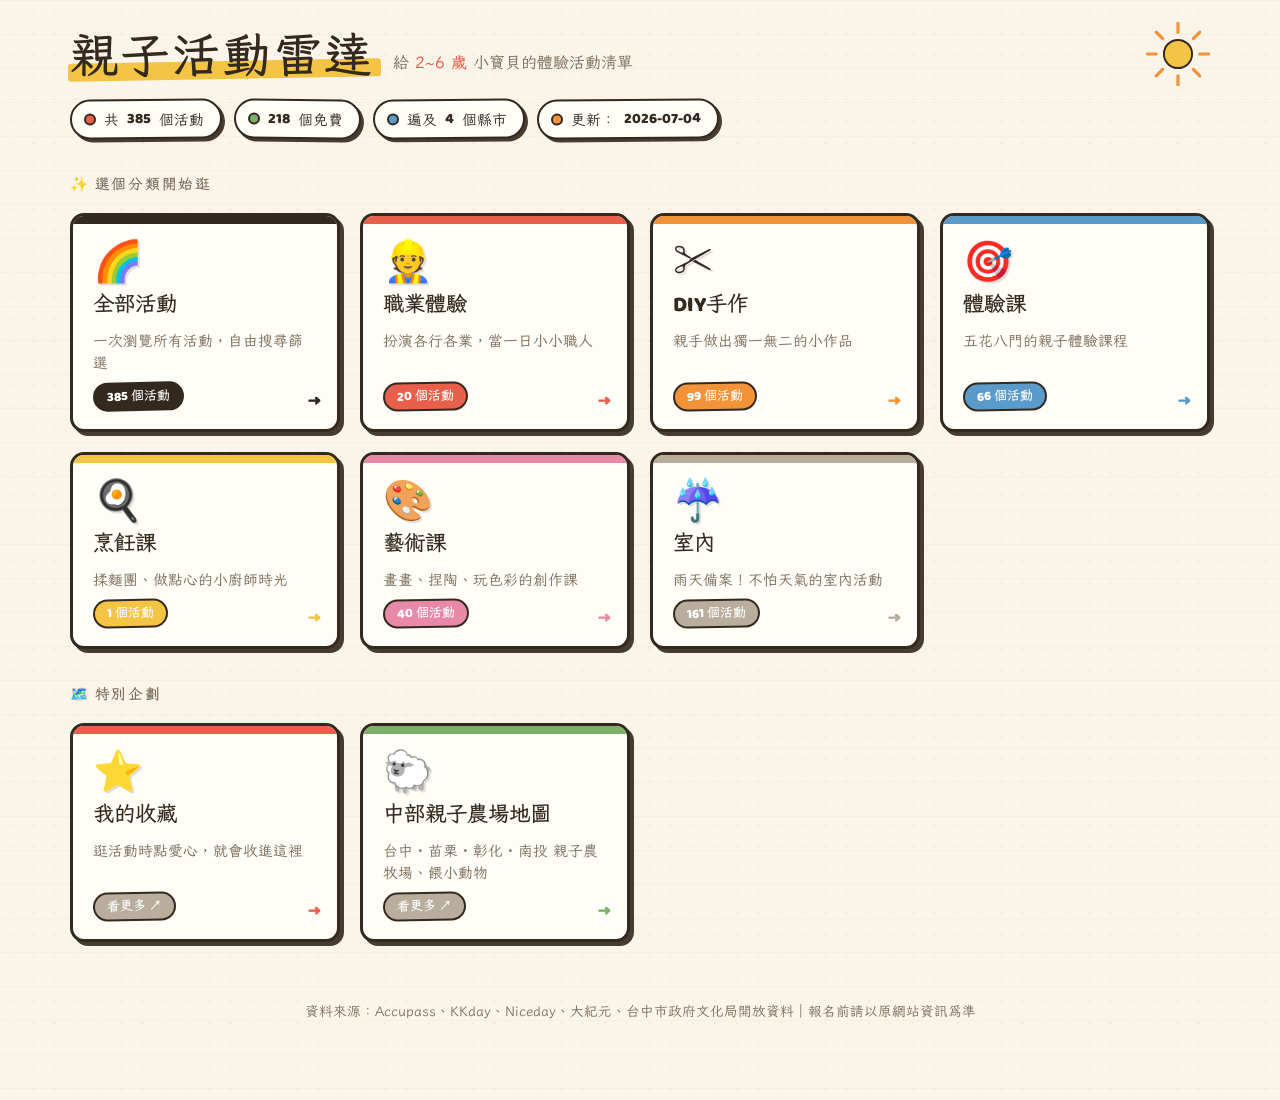
==== commit d81f45ca: "feat: add PWA install guidance" ====
--- a/index.html
+++ b/index.html
@@ -5,6 +5,8 @@
 <meta name="viewport" content="width=device-width, initial-scale=1.0">
 <title>親子活動雷達｜2~6 歲體驗活動分類入口</title>
 <meta name="theme-color" content="#FBF5E9">
+<link rel="icon" href="favicon.svg" type="image/svg+xml">
+<link rel="apple-touch-icon" href="assets/icon.svg">
 <link rel="manifest" href="manifest.json">
 <link rel="preconnect" href="https://fonts.googleapis.com">
 <link rel="preconnect" href="https://fonts.gstatic.com" crossorigin>
@@ -29,6 +31,16 @@
     </div>
     <div class="stats" id="stats"></div>
   </header>
+  <section class="install-card" id="installCard" hidden>
+    <div class="install-ico" aria-hidden="true">📲</div>
+    <div class="install-copy">
+      <strong>把親子活動雷達加到主畫面</strong>
+      <span class="install-browser">像 App 一樣開啟，收藏與離線資料都會保留。</span>
+      <span class="install-ios">iPhone 請點 Safari 下方分享按鈕，選「加入主畫面」。</span>
+    </div>
+    <button class="install-btn" id="installBtn" type="button">安裝</button>
+    <button class="install-close" id="installClose" type="button" aria-label="關閉安裝提示">×</button>
+  </section>
 
   <div class="section-label">✨ 選個分類開始逛</div>
   <main class="cat-grid" id="catGrid"></main>
@@ -124,7 +136,73 @@
   return a;
 }
 
+const INSTALL_DISMISS_KEY = "kar_install_dismissed";
+let deferredInstallPrompt = null;
+
+function setupInstallPrompt() {
+  const card = $("installCard");
+  const btn = $("installBtn");
+  const close = $("installClose");
+  if (!card || isStandalone() || wasInstallDismissed()) return;
+
+  window.addEventListener("beforeinstallprompt", e => {
+    e.preventDefault();
+    deferredInstallPrompt = e;
+    showInstallCard("browser");
+  });
+
+  window.addEventListener("appinstalled", () => hideInstallCard(true));
+
+  if (isIOSSafari()) {
+    // iOS Safari does not expose beforeinstallprompt; show manual instructions instead.
+    setTimeout(() => {
+      if (!isStandalone() && !wasInstallDismissed()) showInstallCard("ios");
+    }, 900);
+  }
+
+  btn.addEventListener("click", async () => {
+    if (!deferredInstallPrompt) return;
+    deferredInstallPrompt.prompt();
+    try { await deferredInstallPrompt.userChoice; } catch (e) {}
+    deferredInstallPrompt = null;
+    hideInstallCard(true);
+  });
+
+  close.addEventListener("click", () => hideInstallCard(true));
+}
+
+function showInstallCard(mode) {
+  const card = $("installCard");
+  const btn = $("installBtn");
+  if (!card) return;
+  card.dataset.mode = mode;
+  btn.hidden = mode !== "browser";
+  card.hidden = false;
+}
+
+function hideInstallCard(remember) {
+  const card = $("installCard");
+  if (remember) localStorage.setItem(INSTALL_DISMISS_KEY, "1");
+  if (card) card.hidden = true;
+}
+
+function wasInstallDismissed() {
+  return localStorage.getItem(INSTALL_DISMISS_KEY) === "1";
+}
+
+function isStandalone() {
+  return window.matchMedia("(display-mode: standalone)").matches || window.navigator.standalone === true;
+}
+
+function isIOSSafari() {
+  const ua = navigator.userAgent;
+  const isiOS = /iPad|iPhone|iPod/.test(ua) || (navigator.platform === "MacIntel" && navigator.maxTouchPoints > 1);
+  const isSafari = /Safari/.test(ua) && !/CriOS|FxiOS|EdgiOS/.test(ua);
+  return isiOS && isSafari;
+}
+
 registerSW();
+setupInstallPrompt();
 load();
 </script>
 </body>
--- a/assets/style.css
+++ b/assets/style.css
@@ -496,3 +496,55 @@
 .btn-ghost { background: var(--card); color: var(--ink); }
 .btn-primary:hover, .btn-ghost:hover { transform: translate(-2px,-2px); box-shadow: 5px 5px 0 rgba(51,41,31,.9); }
 .detail-tags { display: flex; flex-wrap: wrap; gap: 8px; margin-top: 16px; }
+
+/* ============ PWA 安裝提示 ============ */
+.install-card {
+  display: grid;
+  grid-template-columns: auto 1fr auto auto;
+  gap: 12px;
+  align-items: center;
+  background: var(--card);
+  border: 3px solid var(--ink);
+  border-radius: var(--radius);
+  box-shadow: var(--shadow);
+  padding: 14px 16px;
+  margin: 22px 0 12px;
+  transform: rotate(-.25deg);
+}
+.install-card[hidden] { display: none; }
+.install-ico { font-size: 2rem; line-height: 1; }
+.install-copy { display: flex; flex-direction: column; gap: 3px; line-height: 1.45; }
+.install-copy strong { font-family: var(--font-round); font-size: 1rem; }
+.install-copy span { color: var(--ink-soft); font-size: .92rem; }
+.install-card .install-ios { display: none; }
+.install-card[data-mode="ios"] .install-browser { display: none; }
+.install-card[data-mode="ios"] .install-ios { display: inline; }
+.install-btn {
+  font-family: var(--font-round);
+  font-weight: 800;
+  color: var(--card);
+  background: var(--green);
+  border: 2.5px solid var(--ink);
+  border-radius: 999px;
+  padding: 7px 16px;
+  cursor: pointer;
+  box-shadow: var(--shadow-sm);
+}
+.install-btn[hidden] { display: none; }
+.install-close {
+  width: 30px; height: 30px;
+  border: 2.5px solid var(--ink);
+  border-radius: 50%;
+  background: var(--paper);
+  color: var(--ink);
+  font-family: var(--font-round);
+  font-size: 1.15rem;
+  font-weight: 800;
+  line-height: 1;
+  cursor: pointer;
+}
+@media (max-width: 640px) {
+  .install-card { grid-template-columns: auto 1fr auto; align-items: start; }
+  .install-btn { grid-column: 2 / 3; justify-self: start; margin-top: 4px; }
+  .install-close { grid-column: 3 / 4; grid-row: 1 / 2; }
+}
